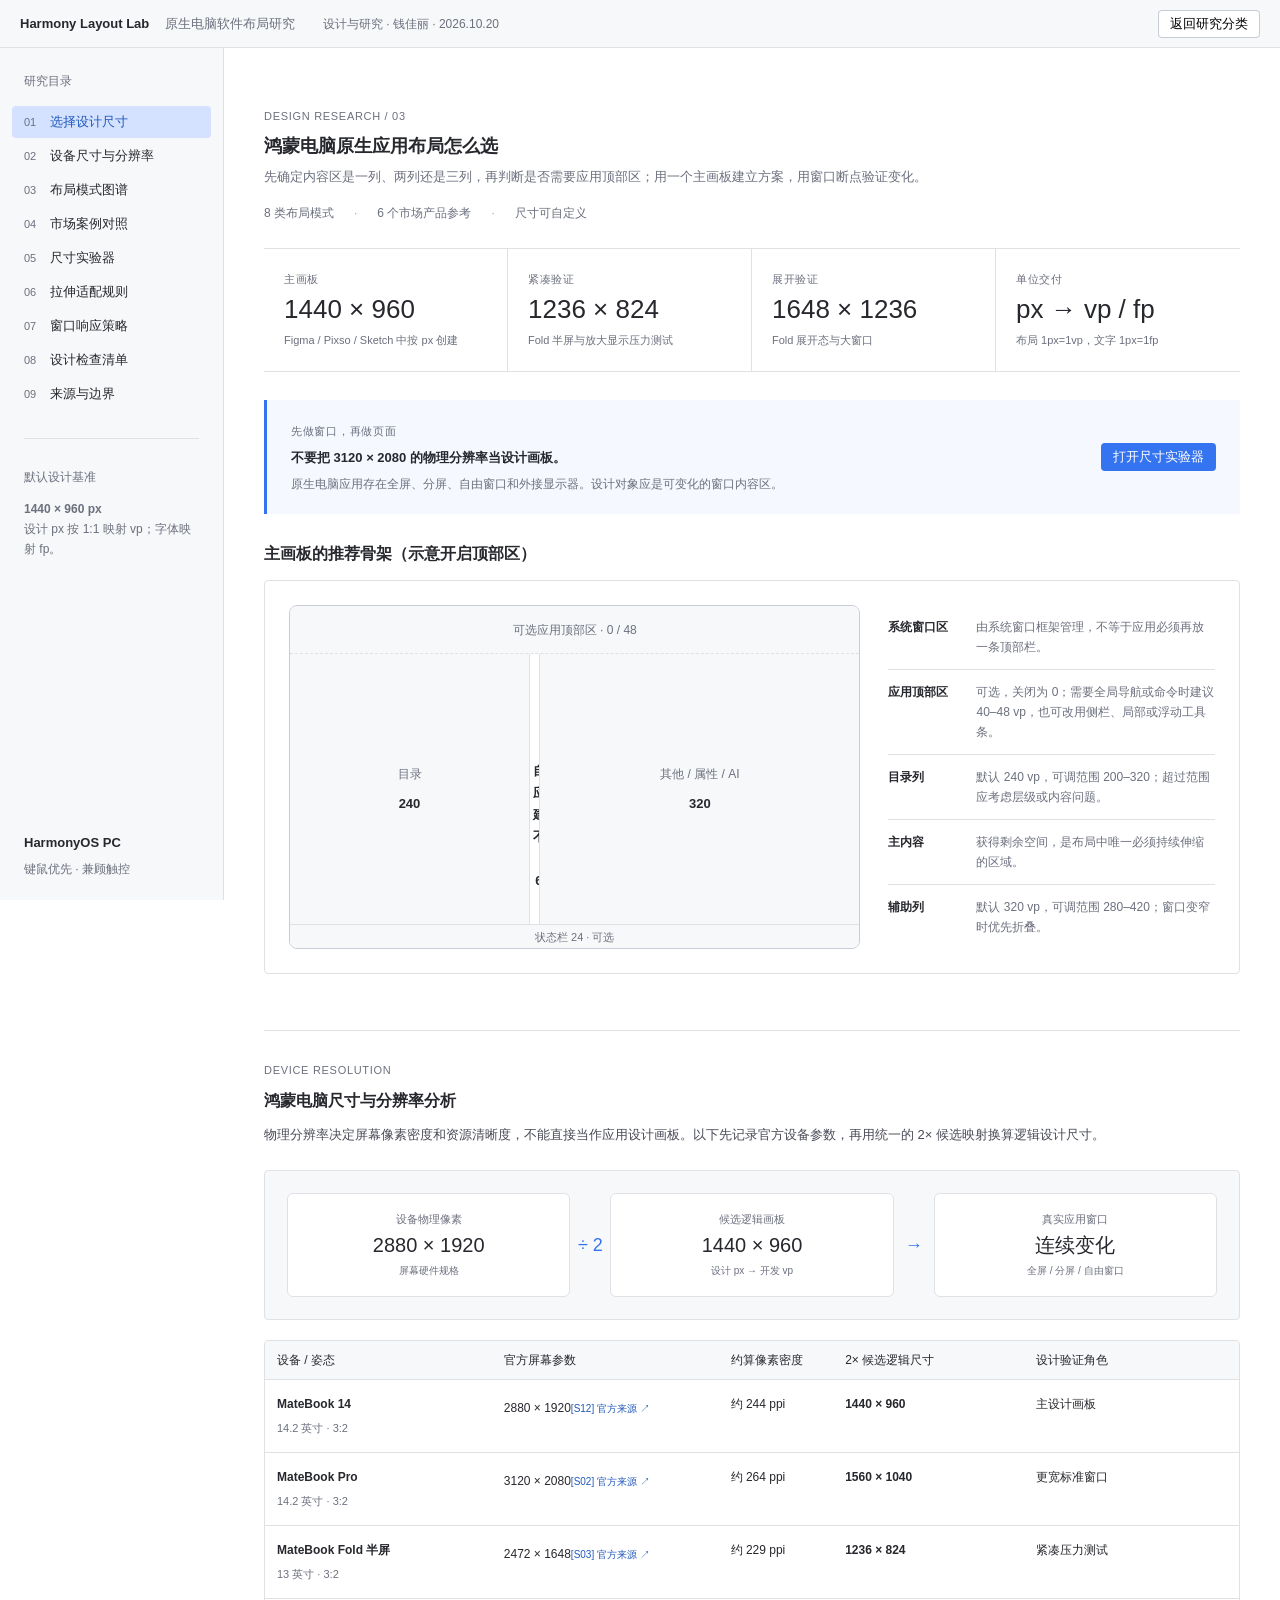
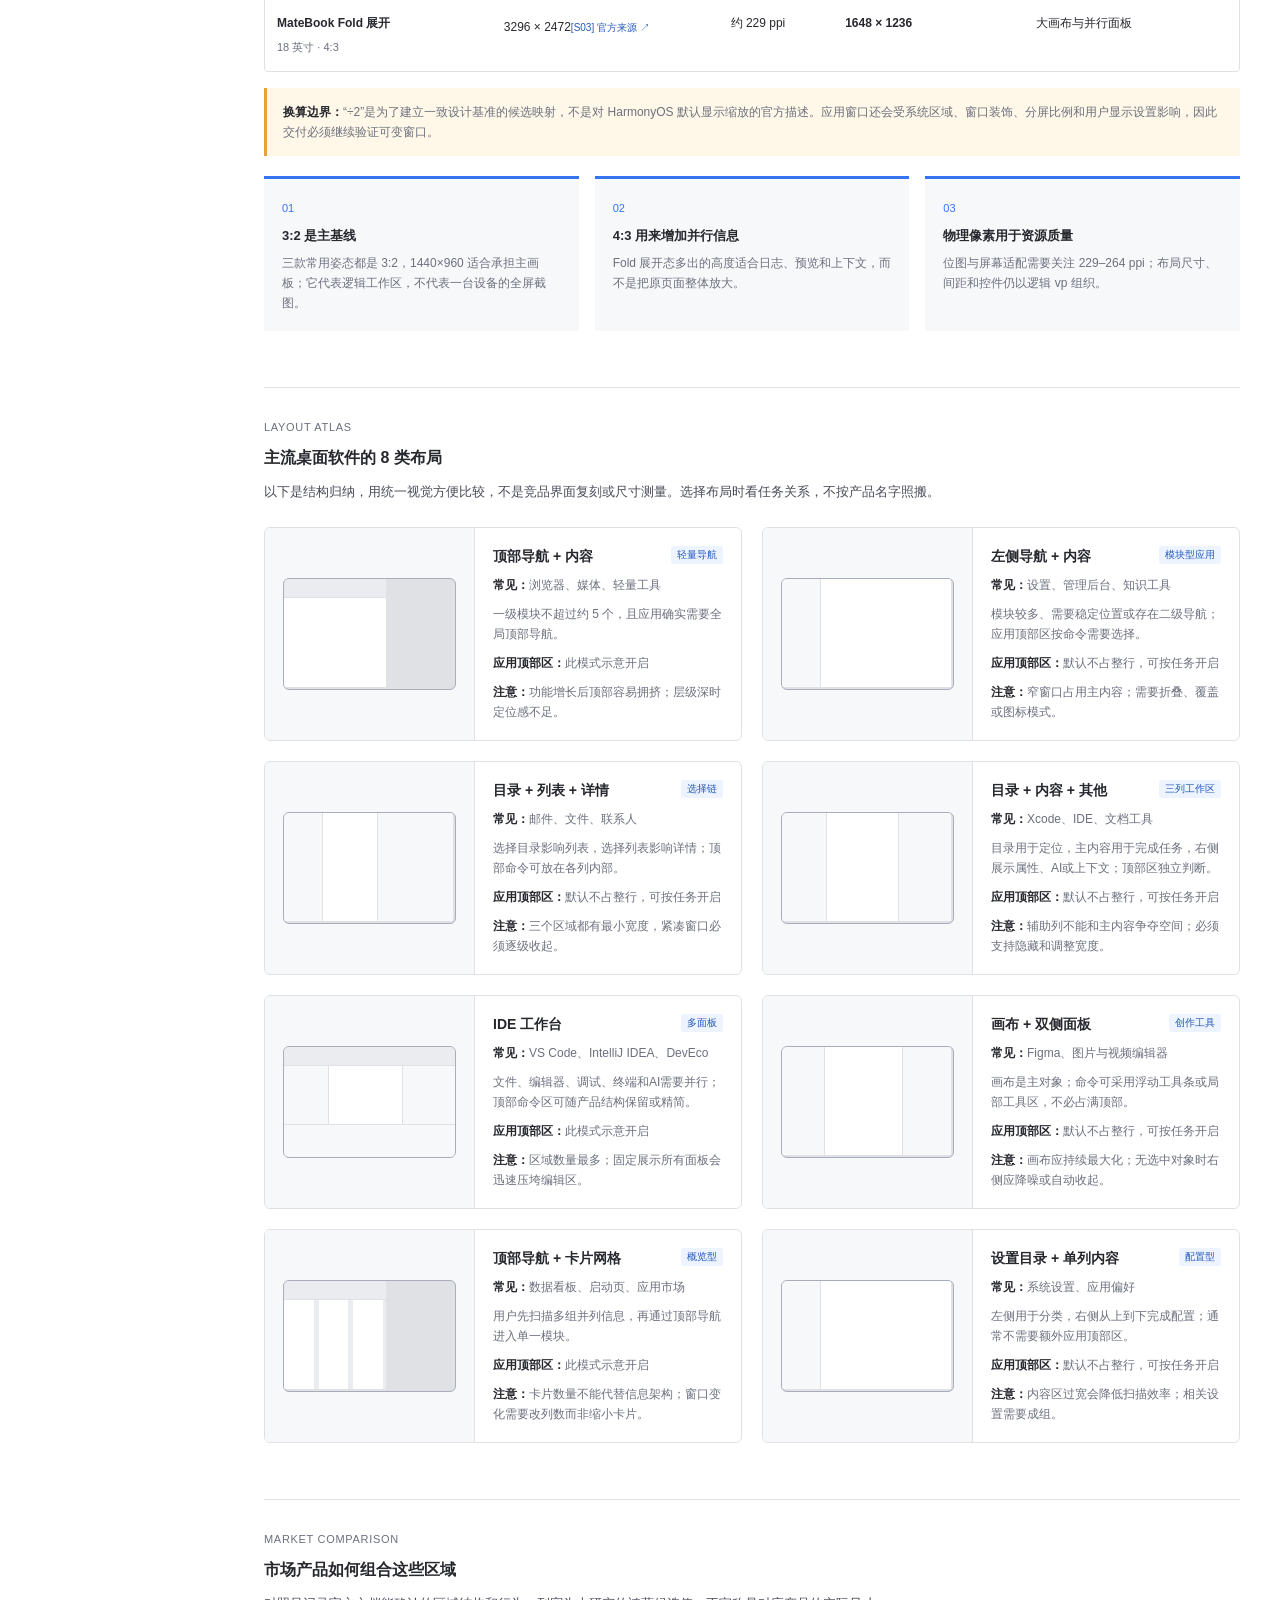
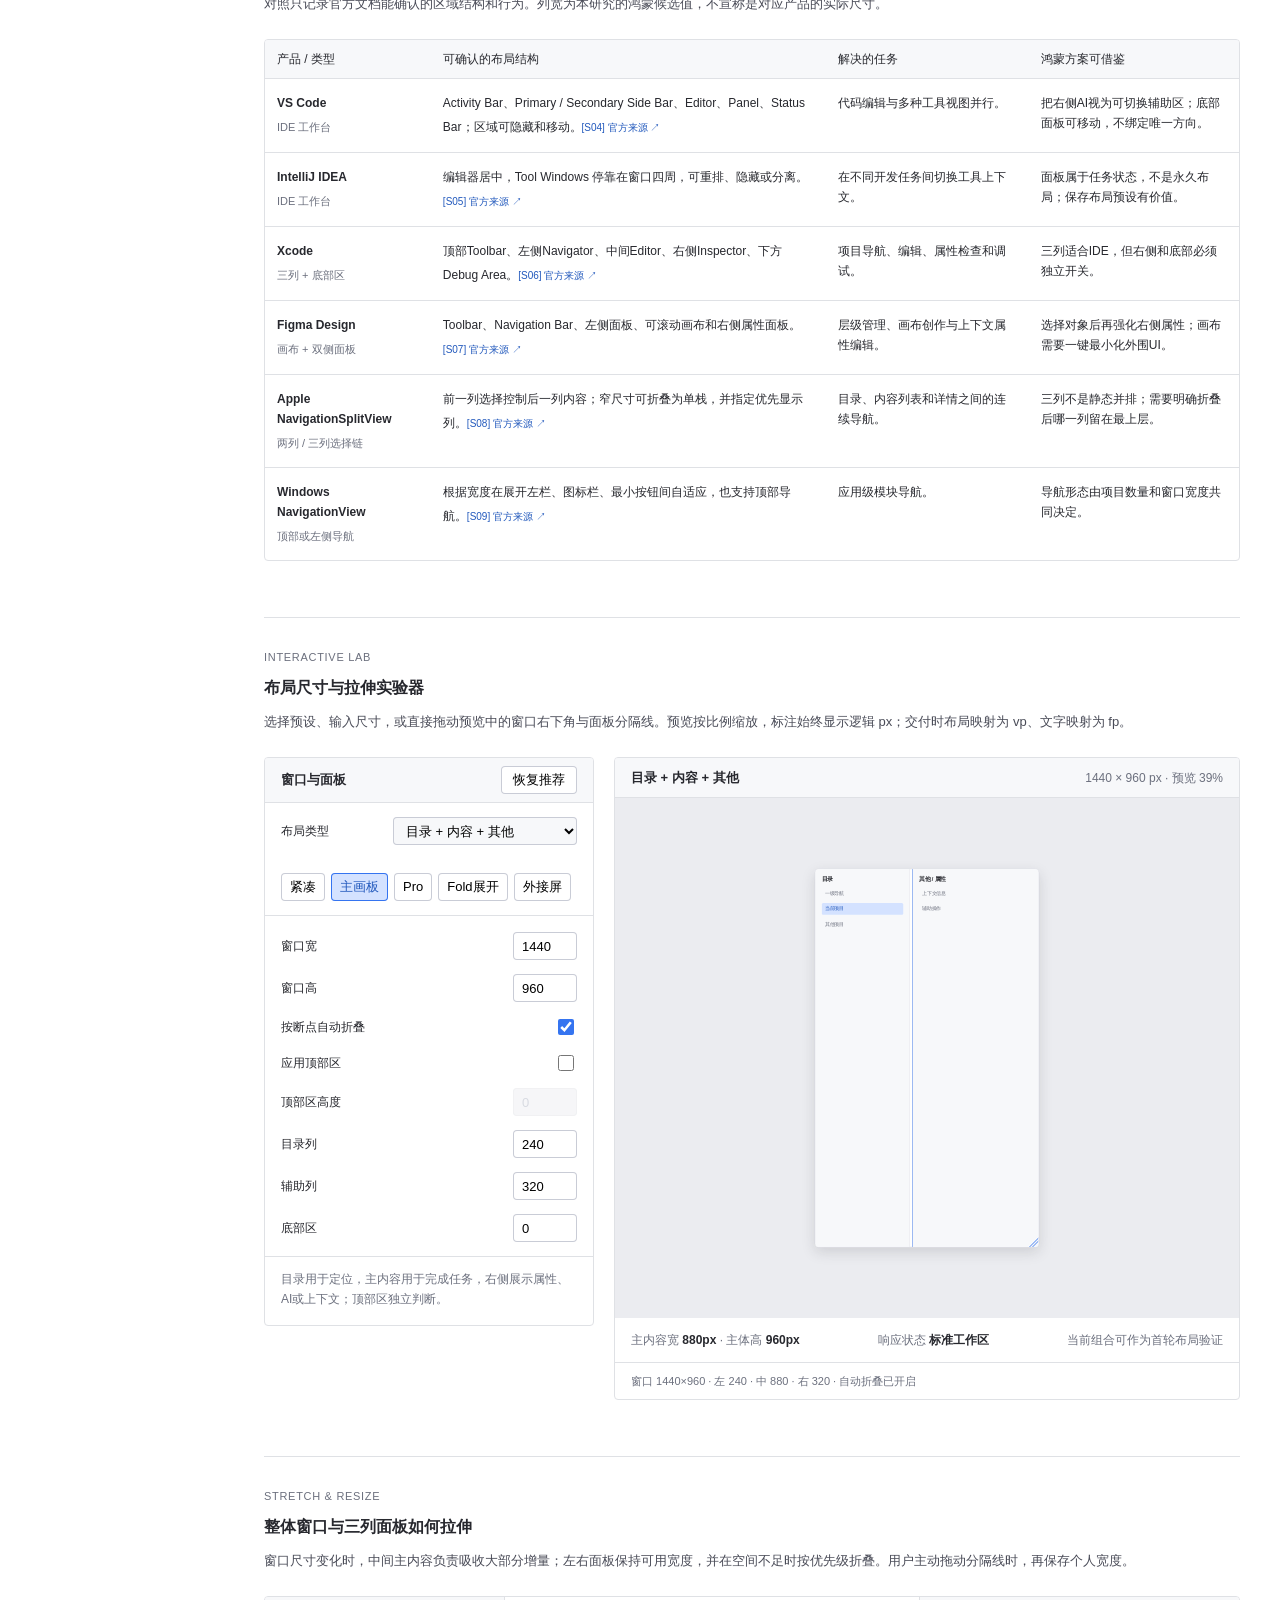
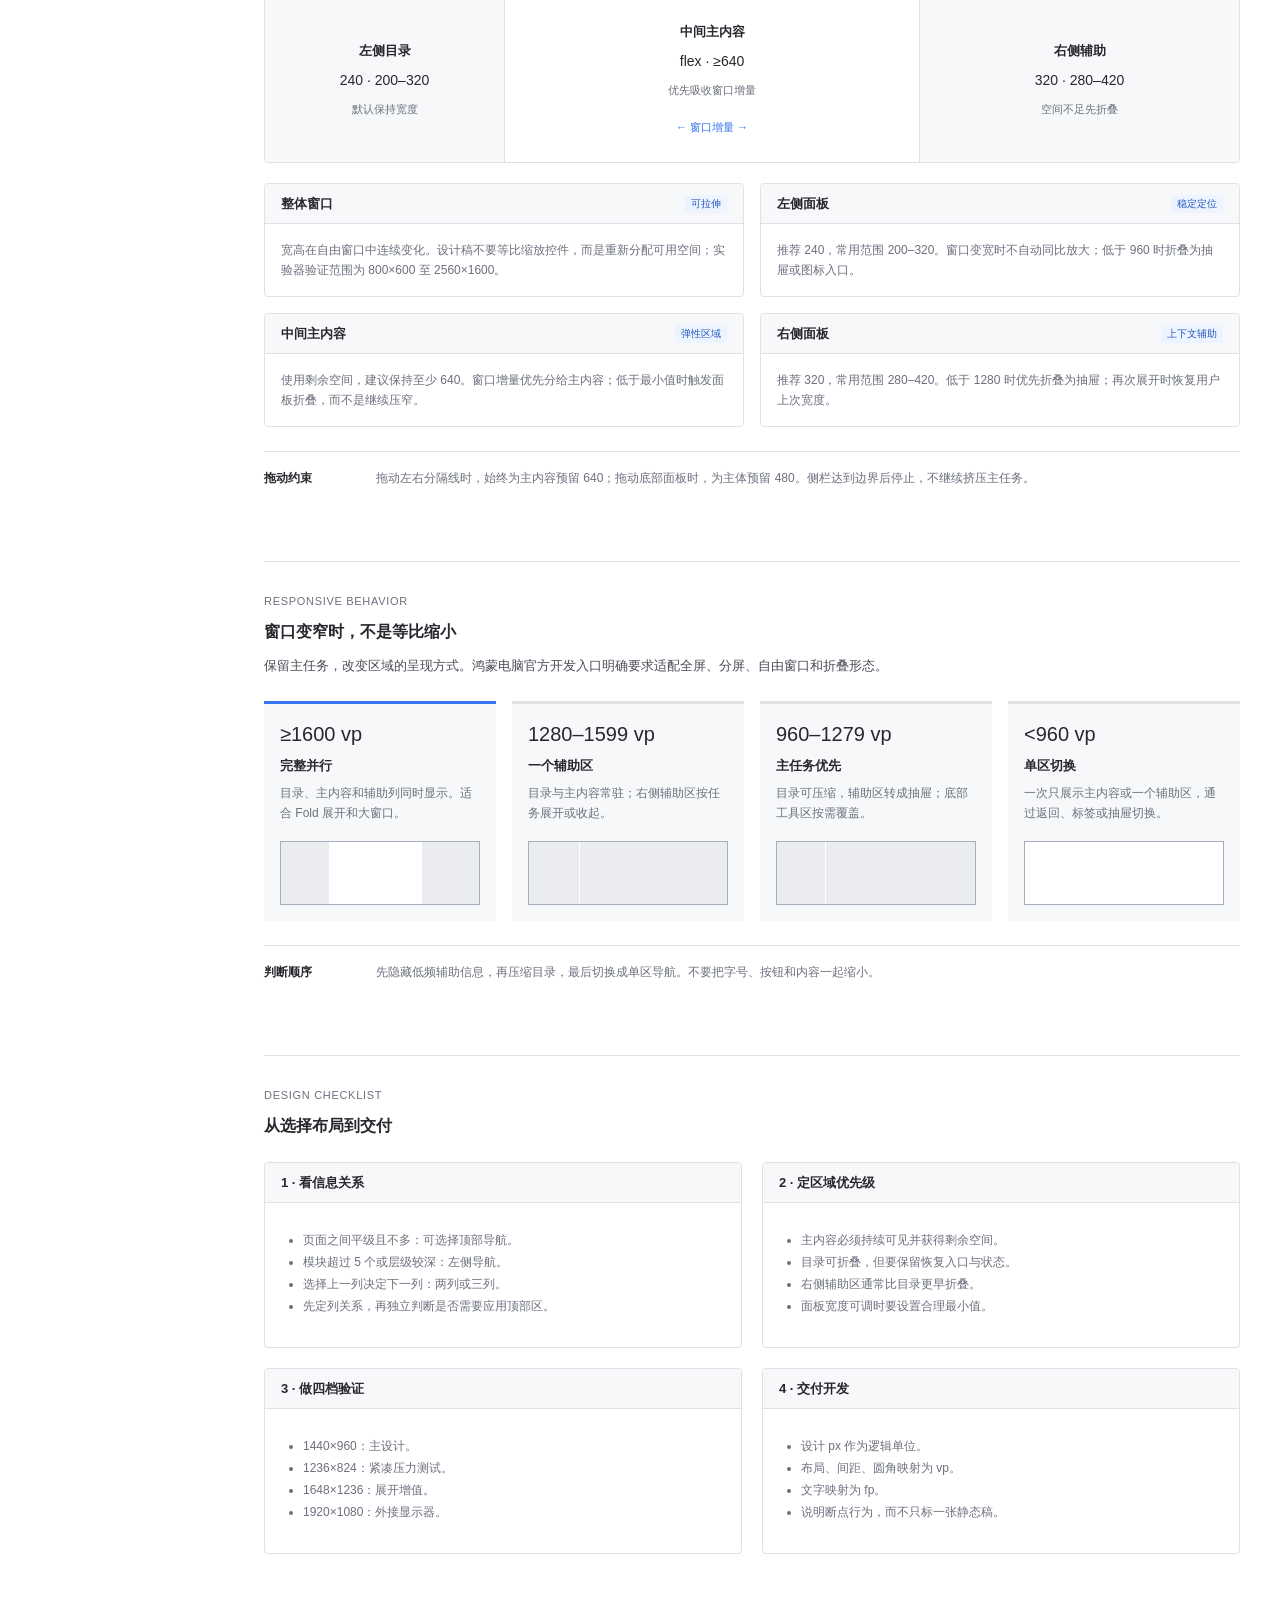
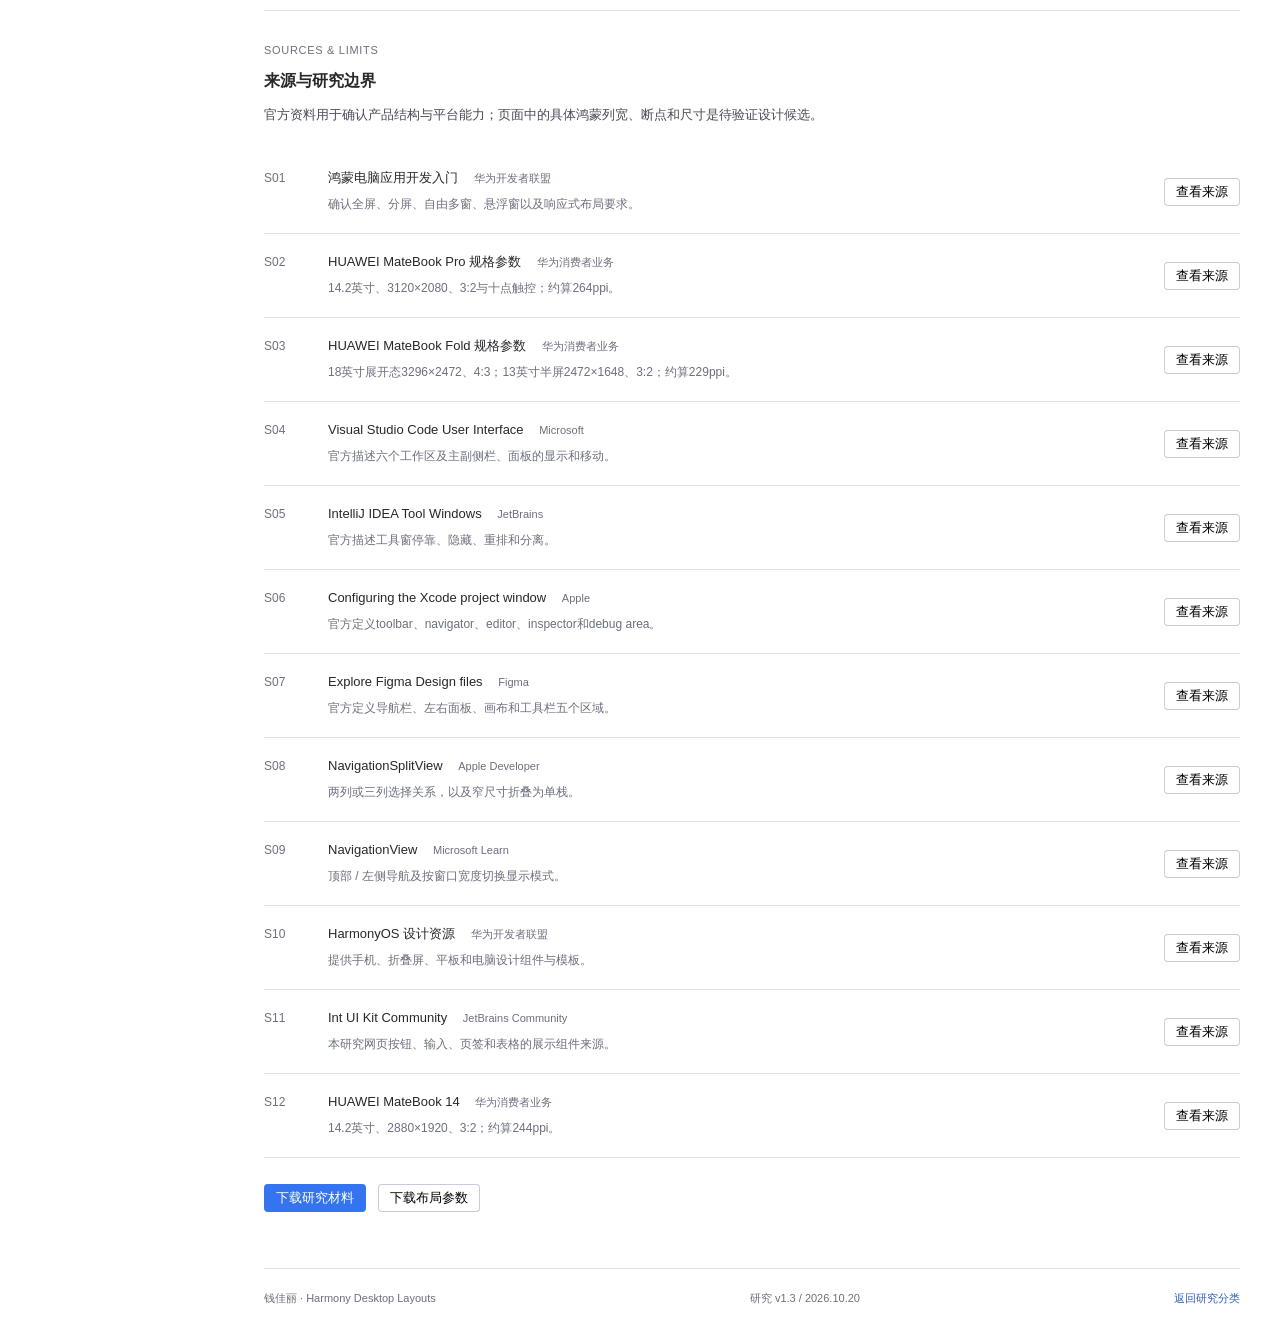
==== analysis/harmony-desktop-layouts/index.html @ 53802505 "Add HarmonyOS PC IDE research materials" ====
<!doctype html>
<html lang="zh-CN">
<head>
  <meta charset="utf-8">
  <meta name="viewport" content="width=device-width,initial-scale=1">
  <title>鸿蒙电脑原生应用布局研究 · 钱佳丽</title>
  <meta name="description" content="主流桌面软件布局模式、鸿蒙电脑窗口尺寸与可调布局实验。">
  <link rel="stylesheet" href="../ide-typography-components/styles.css">
  <link rel="stylesheet" href="styles.css">
</head>
<body>
  <a class="skip" href="#main">跳到正文</a>
  <header class="topbar">
    <div class="brand">Harmony Layout Lab <span>原生电脑软件布局研究</span></div>
    <div class="top-title">设计与研究 · 钱佳丽 · 2026.10.20</div>
    <a class="button" href="../../index.html#analysis">返回研究分类</a>
  </header>

  <div class="workspace">
    <aside class="sidebar" aria-label="章节导航">
      <p class="side-heading">研究目录</p>
      <nav>
        <a href="#overview" aria-current="page"><span>01</span>选择设计尺寸</a>
        <a href="#resolution"><span>02</span>设备尺寸与分辨率</a>
        <a href="#patterns"><span>03</span>布局模式图谱</a>
        <a href="#comparison"><span>04</span>市场案例对照</a>
        <a href="#lab"><span>05</span>尺寸实验器</a>
        <a href="#stretch"><span>06</span>拉伸适配规则</a>
        <a href="#responsive"><span>07</span>窗口响应策略</a>
        <a href="#guidelines"><span>08</span>设计检查清单</a>
        <a href="#sources"><span>09</span>来源与边界</a>
      </nav>
      <div class="side-block">
        <p class="side-heading">默认设计基准</p>
        <p><strong>1440 × 960 px</strong><br>设计 px 按 1:1 映射 vp；字体映射 fp。</p>
      </div>
      <div class="side-bottom"><strong>HarmonyOS PC</strong><span>键鼠优先 · 兼顾触控</span></div>
    </aside>

    <main id="main">
      <section id="overview" class="chapter">
        <div class="page-heading">
          <p class="eyebrow">DESIGN RESEARCH / 03</p>
          <h1>鸿蒙电脑原生应用布局怎么选</h1>
          <p>先确定内容区是一列、两列还是三列，再判断是否需要应用顶部区；用一个主画板建立方案，用窗口断点验证变化。</p>
        </div>
        <div class="metadata"><span>8 类布局模式</span><span>6 个市场产品参考</span><span>尺寸可自定义</span></div>

        <div class="hero-answer">
          <div><span class="kicker">主画板</span><strong>1440 × 960</strong><small>Figma / Pixso / Sketch 中按 px 创建</small></div>
          <div><span class="kicker">紧凑验证</span><strong>1236 × 824</strong><small>Fold 半屏与放大显示压力测试</small></div>
          <div><span class="kicker">展开验证</span><strong>1648 × 1236</strong><small>Fold 展开态与大窗口</small></div>
          <div><span class="kicker">单位交付</span><strong>px → vp / fp</strong><small>布局 1px=1vp，文字 1px=1fp</small></div>
        </div>

        <div class="recommendation">
          <div><span class="kicker">先做窗口，再做页面</span><h3>不要把 3120 × 2080 的物理分辨率当设计画板。</h3><p>原生电脑应用存在全屏、分屏、自由窗口和外接显示器。设计对象应是可变化的窗口内容区。</p></div>
          <a class="button primary" href="#lab">打开尺寸实验器</a>
        </div>

        <h2 class="subheading">主画板的推荐骨架（示意开启顶部区）</h2>
        <div class="base-anatomy sheet" aria-label="1440乘960布局尺寸示意，应用顶部区可选">
          <div class="mini-window anatomy-window">
            <div class="mini-top">可选应用顶部区 · 0 / 48</div>
            <div class="mini-body">
              <div class="mini-nav">目录<br><b>240</b></div>
              <div class="mini-main">主内容<br><b>自适应，建议不小于 640</b></div>
              <div class="mini-side">其他 / 属性 / AI<br><b>320</b></div>
            </div>
            <div class="mini-status">状态栏 24 · 可选</div>
          </div>
          <div class="base-notes">
            <p><strong>系统窗口区</strong><span>由系统窗口框架管理，不等于应用必须再放一条顶部栏。</span></p>
            <p><strong>应用顶部区</strong><span>可选，关闭为 0；需要全局导航或命令时建议 40–48 vp，也可改用侧栏、局部或浮动工具条。</span></p>
            <p><strong>目录列</strong><span>默认 240 vp，可调范围 200–320；超过范围应考虑层级或内容问题。</span></p>
            <p><strong>主内容</strong><span>获得剩余空间，是布局中唯一必须持续伸缩的区域。</span></p>
            <p><strong>辅助列</strong><span>默认 320 vp，可调范围 280–420；窗口变窄时优先折叠。</span></p>
          </div>
        </div>
      </section>

      <section id="resolution" class="chapter">
        <div class="section-intro"><span class="kicker">DEVICE RESOLUTION</span><h2>鸿蒙电脑尺寸与分辨率分析</h2><p>物理分辨率决定屏幕像素密度和资源清晰度，不能直接当作应用设计画板。以下先记录官方设备参数，再用统一的 2× 候选映射换算逻辑设计尺寸。</p></div>
        <div class="resolution-flow sheet" aria-label="从物理分辨率到应用窗口的换算关系">
          <div><span>设备物理像素</span><strong>2880 × 1920</strong><small>屏幕硬件规格</small></div><i>÷ 2</i><div><span>候选逻辑画板</span><strong>1440 × 960</strong><small>设计 px → 开发 vp</small></div><i>→</i><div><span>真实应用窗口</span><strong>连续变化</strong><small>全屏 / 分屏 / 自由窗口</small></div>
        </div>
        <div class="table-scroll">
          <table class="research-table resolution-table">
            <thead><tr><th>设备 / 姿态</th><th>官方屏幕参数</th><th>约算像素密度</th><th>2× 候选逻辑尺寸</th><th>设计验证角色</th></tr></thead>
            <tbody>
              <tr><td><strong>MateBook 14</strong><span class="evidence">14.2 英寸 · 3:2</span></td><td>2880 × 1920<a class="source-pill" href="https://consumer.huawei.com/cn/harmonyos-computer/matebook-14-harmonyos-version/" target="_blank" rel="noreferrer">[S12] 官方来源 ↗</a></td><td>约 244 ppi</td><td><strong>1440 × 960</strong></td><td>主设计画板</td></tr>
              <tr><td><strong>MateBook Pro</strong><span class="evidence">14.2 英寸 · 3:2</span></td><td>3120 × 2080<a class="source-pill" href="https://consumer.huawei.com/cn/harmonyos-computer/matebook-pro/specs/" target="_blank" rel="noreferrer">[S02] 官方来源 ↗</a></td><td>约 264 ppi</td><td><strong>1560 × 1040</strong></td><td>更宽标准窗口</td></tr>
              <tr><td><strong>MateBook Fold 半屏</strong><span class="evidence">13 英寸 · 3:2</span></td><td>2472 × 1648<a class="source-pill" href="https://consumer.huawei.com/cn/harmonyos-computer/matebook-fold-ultimate-design/specs/" target="_blank" rel="noreferrer">[S03] 官方来源 ↗</a></td><td>约 229 ppi</td><td><strong>1236 × 824</strong></td><td>紧凑压力测试</td></tr>
              <tr><td><strong>MateBook Fold 展开</strong><span class="evidence">18 英寸 · 4:3</span></td><td>3296 × 2472<a class="source-pill" href="https://consumer.huawei.com/cn/harmonyos-computer/matebook-fold-ultimate-design/specs/" target="_blank" rel="noreferrer">[S03] 官方来源 ↗</a></td><td>约 229 ppi</td><td><strong>1648 × 1236</strong></td><td>大画布与并行面板</td></tr>
            </tbody>
          </table>
        </div>
        <p class="resolution-caveat"><strong>换算边界：</strong>“÷2”是为了建立一致设计基准的候选映射，不是对 HarmonyOS 默认显示缩放的官方描述。应用窗口还会受系统区域、窗口装饰、分屏比例和用户显示设置影响，因此交付必须继续验证可变窗口。</p>
        <div class="resolution-findings">
          <article><span>01</span><h3>3:2 是主基线</h3><p>三款常用姿态都是 3:2，1440×960 适合承担主画板；它代表逻辑工作区，不代表一台设备的全屏截图。</p></article>
          <article><span>02</span><h3>4:3 用来增加并行信息</h3><p>Fold 展开态多出的高度适合日志、预览和上下文，而不是把原页面整体放大。</p></article>
          <article><span>03</span><h3>物理像素用于资源质量</h3><p>位图与屏幕适配需要关注 229–264 ppi；布局尺寸、间距和控件仍以逻辑 vp 组织。</p></article>
        </div>
      </section>

      <section id="patterns" class="chapter">
        <div class="section-intro"><span class="kicker">LAYOUT ATLAS</span><h2>主流桌面软件的 8 类布局</h2><p>以下是结构归纳，用统一视觉方便比较，不是竞品界面复刻或尺寸测量。选择布局时看任务关系，不按产品名字照搬。</p></div>
        <div id="patternGrid" class="pattern-grid"></div>
      </section>

      <section id="comparison" class="chapter">
        <div class="section-intro"><span class="kicker">MARKET COMPARISON</span><h2>市场产品如何组合这些区域</h2><p>对照只记录官方文档能确认的区域结构和行为。列宽为本研究的鸿蒙候选值，不宣称是对应产品的实际尺寸。</p></div>
        <div class="table-scroll">
          <table class="research-table layout-table">
            <thead><tr><th>产品 / 类型</th><th>可确认的布局结构</th><th>解决的任务</th><th>鸿蒙方案可借鉴</th></tr></thead>
            <tbody id="comparisonRows"></tbody>
          </table>
        </div>
      </section>

      <section id="lab" class="chapter">
        <div class="section-intro"><span class="kicker">INTERACTIVE LAB</span><h2>布局尺寸与拉伸实验器</h2><p>选择预设、输入尺寸，或直接拖动预览中的窗口右下角与面板分隔线。预览按比例缩放，标注始终显示逻辑 px；交付时布局映射为 vp、文字映射为 fp。</p></div>
        <div class="lab-shell">
          <form class="lab-controls sheet" id="layoutForm">
            <div class="sheet-head"><strong>窗口与面板</strong><button class="button" type="button" id="resetLayout">恢复推荐</button></div>
            <label>布局类型<select class="input" id="layoutType"></select></label>
            <div class="preset-row" id="presetButtons"></div>
            <div class="control-grid">
              <label>窗口宽<input class="input short" id="windowWidth" type="number" min="800" max="2560" step="4"></label>
              <label>窗口高<input class="input short" id="windowHeight" type="number" min="600" max="1600" step="4"></label>
              <label class="toggle-row">按断点自动折叠<input id="autoAdapt" type="checkbox" checked aria-label="窗口变窄时按断点自动折叠辅助面板"></label>
              <label class="toggle-row">应用顶部区<input id="topEnabled" type="checkbox" aria-label="显示应用级导航或命令区"></label>
              <label>顶部区高度<input class="input short" id="topHeight" type="number" min="0" max="96" step="4"></label>
              <label>目录列<input class="input short" id="leftWidth" type="number" min="0" max="480" step="4"></label>
              <label>辅助列<input class="input short" id="rightWidth" type="number" min="0" max="560" step="4"></label>
              <label>底部区<input class="input short" id="bottomHeight" type="number" min="0" max="480" step="4"></label>
            </div>
            <p class="caption" id="labRule"></p>
          </form>
          <div class="lab-preview sheet">
            <div class="sheet-head"><strong id="previewTitle">三列工作区</strong><span id="previewSize" class="muted"></span></div>
            <div class="stage" id="layoutStage">
              <div class="layout-frame" id="layoutFrame">
                <div class="lf-top"><span>应用标题</span><i>搜索</i><i>操作</i></div>
                <div class="lf-left"><strong>目录</strong><span>一级导航</span><span class="selected">当前项目</span><span>其他项目</span></div>
                <div class="lf-main"><strong>主内容</strong><div class="content-lines"><i></i><i></i><i></i><i></i></div></div>
                <div class="lf-right"><strong>其他 / 属性</strong><span>上下文信息</span><span>辅助操作</span></div>
                <div class="lf-bottom"><strong>底部区域</strong><span>日志、终端或时间线</span></div>
                <button class="resize-handle resize-left" type="button" data-resize="left" aria-label="拖动调整目录列宽度" title="拖动调整目录列"></button>
                <button class="resize-handle resize-right" type="button" data-resize="right" aria-label="拖动调整辅助列宽度" title="拖动调整辅助列"></button>
                <button class="resize-handle resize-bottom" type="button" data-resize="bottom" aria-label="拖动调整底部区域高度" title="拖动调整底部区域"></button>
                <button class="resize-window" type="button" data-resize="window" aria-label="拖动调整整个窗口尺寸" title="拖动调整窗口宽高"></button>
              </div>
            </div>
            <div class="layout-result" id="layoutResult"></div>
            <p class="resize-help" id="resizeStatus" aria-live="polite">拖动蓝色分隔线调整面板；拖动窗口右下角调整整体尺寸。</p>
          </div>
        </div>
      </section>

      <section id="stretch" class="chapter">
        <div class="section-intro"><span class="kicker">STRETCH & RESIZE</span><h2>整体窗口与三列面板如何拉伸</h2><p>窗口尺寸变化时，中间主内容负责吸收大部分增量；左右面板保持可用宽度，并在空间不足时按优先级折叠。用户主动拖动分隔线时，再保存个人宽度。</p></div>
        <div class="stretch-demo sheet" aria-label="左中右面板拉伸关系">
          <div class="stretch-left"><strong>左侧目录</strong><span>240 · 200–320</span><small>默认保持宽度</small></div>
          <div class="stretch-main"><strong>中间主内容</strong><span>flex · ≥640</span><small>优先吸收窗口增量</small></div>
          <div class="stretch-right"><strong>右侧辅助</strong><span>320 · 280–420</span><small>空间不足先折叠</small></div>
        </div>
        <div class="adapt-grid">
          <article class="sheet"><div class="sheet-head"><strong>整体窗口</strong><span class="tag">可拉伸</span></div><p>宽高在自由窗口中连续变化。设计稿不要等比缩放控件，而是重新分配可用空间；实验器验证范围为 800×600 至 2560×1600。</p></article>
          <article class="sheet"><div class="sheet-head"><strong>左侧面板</strong><span class="tag">稳定定位</span></div><p>推荐 240，常用范围 200–320。窗口变宽时不自动同比放大；低于 960 时折叠为抽屉或图标入口。</p></article>
          <article class="sheet"><div class="sheet-head"><strong>中间主内容</strong><span class="tag">弹性区域</span></div><p>使用剩余空间，建议保持至少 640。窗口增量优先分给主内容；低于最小值时触发面板折叠，而不是继续压窄。</p></article>
          <article class="sheet"><div class="sheet-head"><strong>右侧面板</strong><span class="tag">上下文辅助</span></div><p>推荐 320，常用范围 280–420。低于 1280 时优先折叠为抽屉；再次展开时恢复用户上次宽度。</p></article>
        </div>
        <div class="note"><strong>拖动约束</strong><span>拖动左右分隔线时，始终为主内容预留 640；拖动底部面板时，为主体预留 480。侧栏达到边界后停止，不继续挤压主任务。</span></div>
      </section>

      <section id="responsive" class="chapter">
        <div class="section-intro"><span class="kicker">RESPONSIVE BEHAVIOR</span><h2>窗口变窄时，不是等比缩小</h2><p>保留主任务，改变区域的呈现方式。鸿蒙电脑官方开发入口明确要求适配全屏、分屏、自由窗口和折叠形态。</p></div>
        <div class="responsive-flow">
          <article><b>≥1600 vp</b><h3>完整并行</h3><p>目录、主内容和辅助列同时显示。适合 Fold 展开和大窗口。</p><div class="flow-wire three"></div></article>
          <article><b>1280–1599 vp</b><h3>一个辅助区</h3><p>目录与主内容常驻；右侧辅助区按任务展开或收起。</p><div class="flow-wire two"></div></article>
          <article><b>960–1279 vp</b><h3>主任务优先</h3><p>目录可压缩，辅助区转成抽屉；底部工具区按需覆盖。</p><div class="flow-wire compact"></div></article>
          <article><b>&lt;960 vp</b><h3>单区切换</h3><p>一次只展示主内容或一个辅助区，通过返回、标签或抽屉切换。</p><div class="flow-wire single"></div></article>
        </div>
        <div class="note"><strong>判断顺序</strong><span>先隐藏低频辅助信息，再压缩目录，最后切换成单区导航。不要把字号、按钮和内容一起缩小。</span></div>
      </section>

      <section id="guidelines" class="chapter">
        <div class="section-intro"><span class="kicker">DESIGN CHECKLIST</span><h2>从选择布局到交付</h2></div>
        <div class="decision-grid">
          <article class="sheet"><div class="sheet-head"><strong>1 · 看信息关系</strong></div><ul><li>页面之间平级且不多：可选择顶部导航。</li><li>模块超过 5 个或层级较深：左侧导航。</li><li>选择上一列决定下一列：两列或三列。</li><li>先定列关系，再独立判断是否需要应用顶部区。</li></ul></article>
          <article class="sheet"><div class="sheet-head"><strong>2 · 定区域优先级</strong></div><ul><li>主内容必须持续可见并获得剩余空间。</li><li>目录可折叠，但要保留恢复入口与状态。</li><li>右侧辅助区通常比目录更早折叠。</li><li>面板宽度可调时要设置合理最小值。</li></ul></article>
          <article class="sheet"><div class="sheet-head"><strong>3 · 做四档验证</strong></div><ul><li>1440×960：主设计。</li><li>1236×824：紧凑压力测试。</li><li>1648×1236：展开增值。</li><li>1920×1080：外接显示器。</li></ul></article>
          <article class="sheet"><div class="sheet-head"><strong>4 · 交付开发</strong></div><ul><li>设计 px 作为逻辑单位。</li><li>布局、间距、圆角映射为 vp。</li><li>文字映射为 fp。</li><li>说明断点行为，而不只标一张静态稿。</li></ul></article>
        </div>
      </section>

      <section id="sources" class="chapter">
        <div class="section-intro"><span class="kicker">SOURCES & LIMITS</span><h2>来源与研究边界</h2><p>官方资料用于确认产品结构与平台能力；页面中的具体鸿蒙列宽、断点和尺寸是待验证设计候选。</p></div>
        <div id="sourceList"></div>
        <div class="downloads"><a class="button primary" href="RESEARCH.md" download>下载研究材料</a><a class="button" href="layout-tokens.json" download>下载布局参数</a></div>
      </section>

      <footer class="page-footer"><span>钱佳丽 · Harmony Desktop Layouts</span><span>研究 v1.3 / 2026.10.20</span><a href="../../index.html#analysis">返回研究分类</a></footer>
    </main>
  </div>
  <script src="data.js"></script>
  <script src="app.js"></script>
</body>
</html>
---- analysis/ide-typography-components/styles.css ----
@font-face{font-family:Inter;src:url('assets/InterVariable.woff2') format('woff2');font-weight:100 900;font-display:swap}
:root{color-scheme:light;--font:Inter,"PingFang SC","Microsoft YaHei",sans-serif;--ink:#27282e;--muted:#6c707e;--line:#dfe1e5;--surface:#f7f8fa;--fill:#ebecf0;--blue:#3574f0;--hover:#3369d6;--selection:#d4e2ff;--fs:13px;--lh:16px;--r:4px;--control:28px}
*{box-sizing:border-box}html{scroll-behavior:smooth;scroll-padding-top:60px}body{margin:0;background:#fff;color:var(--ink);font:400 13px/22px var(--font)}[hidden]{display:none!important}a{color:#315fbd;text-decoration:none}a:hover{text-decoration:underline}button,input{font-family:inherit}button,a,input{touch-action:manipulation}button{cursor:pointer}button:disabled{cursor:default}button:focus-visible,a:focus-visible,input:focus-visible,[tabindex]:focus-visible{outline:2px solid var(--blue);outline-offset:3px}h1,h2,h3,h4,p{margin:0}h1{font-size:18px;line-height:24px;font-weight:600}h2{font-size:16px;line-height:24px;font-weight:600}h3{font-size:13px;line-height:20px;font-weight:600}h4{font-size:13px;line-height:16px;font-weight:600}strong,b{font-weight:600}code{font-family:ui-monospace,SFMono-Regular,Consolas,monospace;font-size:12px}.muted{color:var(--muted);font-size:12px}.skip{position:fixed;top:-80px;left:16px;background:#fff;padding:10px;z-index:90}.skip:focus{top:8px}
.button{display:inline-flex;align-items:center;justify-content:center;height:28px;min-width:72px;padding:6px 12px;border:0;border-radius:4px;box-shadow:inset 0 0 0 1px #c9ccd6;background:#fff;color:#000;font:500 13px/16px var(--font);white-space:nowrap;text-decoration:none;flex-shrink:0}.button:hover{background:#f7f8fa;text-decoration:none}.button.primary{background:var(--blue);color:#fff;box-shadow:none}.button.primary:hover{background:var(--hover)}.button:active{filter:brightness(.96)}.button:disabled{background:#ebecf0;color:#a8adbd;box-shadow:none}.input{width:224px;height:28px;border:0;box-shadow:inset 0 0 0 1px #c9ccd6;border-radius:4px;background:#fff;color:#000;padding:6px 9px;font:500 13px/16px var(--font)}.input:focus{outline:none;box-shadow:inset 0 0 0 2px var(--blue)}.input:read-only{background:#f7f8fa}.input.short{width:64px}.check{min-height:32px;display:inline-flex;align-items:center;gap:8px;font:500 13px/16px var(--font);color:#000;cursor:pointer}.check input{appearance:none;width:16px;height:16px;flex:none;margin:0;border:1px solid #a8adbd;border-radius:3px;background:white}.check input:checked{border:0;background:transparent url('assets/checkbox-checked.svg') center / 16px 16px no-repeat}.check input:hover{outline:1px solid #3574f0;outline-offset:0}.button-slot,.input-slot{padding:6px 0;display:inline-flex;align-items:center;height:40px}.input-slot{width:224px}
.topbar{height:48px;position:sticky;top:0;z-index:10;background:var(--surface);border-bottom:1px solid var(--line);display:flex;align-items:center;gap:28px;padding:0 20px}.brand{font-weight:600;color:var(--ink);white-space:nowrap}.brand span{font-weight:400;color:var(--muted);margin-left:12px}.top-title{flex:1;color:var(--muted);font-size:12px}.workspace{display:grid;grid-template-columns:224px minmax(0,1fr);min-height:calc(100vh - 48px)}.sidebar{position:sticky;top:48px;height:calc(100vh - 48px);border-right:1px solid var(--line);background:var(--surface);padding:22px 12px 20px;display:flex;flex-direction:column}.side-heading{font-size:12px;color:var(--muted);padding:0 12px;margin:0 0 12px}.sidebar nav a{display:flex;gap:14px;align-items:center;height:32px;padding:0 12px;color:var(--ink);border-radius:4px;margin:2px 0}.sidebar nav a span{font-size:11px;color:var(--muted);font-variant-numeric:tabular-nums}.sidebar nav a:hover{background:var(--fill);text-decoration:none}.sidebar nav a[aria-current=page]{background:var(--selection);color:#2158bc}.side-block{border-top:1px solid var(--line);margin:26px 12px 0;padding-top:20px}.side-block .side-heading{padding:0}.side-block p{color:var(--muted);font-size:12px;line-height:20px;margin-top:8px}.side-bottom{margin-top:auto;padding:24px 12px 0;display:flex;flex-direction:column;gap:4px;font-size:12px;color:var(--muted)}.side-bottom strong{color:var(--ink);font-size:13px}.status-dot{margin-top:16px}.status-dot:before{content:'';display:inline-block;width:6px;height:6px;border-radius:50%;background:#369650;margin-right:8px}main{min-width:0;max-width:1480px;padding:32px 40px 0;width:100%;margin:0 auto}.eyebrow,.kicker{font-size:11px;line-height:16px;color:var(--muted);letter-spacing:.7px;font-weight:500}.page-heading h1{margin:10px 0 8px}.page-heading>p:not(.eyebrow){color:var(--muted)}.metadata{display:flex;gap:20px;margin:14px 0 24px;color:var(--muted);font-size:12px}.metadata span+span:before{content:'·';margin-right:20px;color:#a8adbd}.tabs{display:flex;height:41px;border-bottom:1px solid var(--line);gap:8px;overflow-x:auto;scrollbar-width:thin}.tabs button{position:relative;background:transparent;border:0;padding:12px 12px 13px;color:#000;font:500 13px/16px var(--font);white-space:nowrap;height:41px;flex-shrink:0}.tabs button[aria-selected=true]{padding-bottom:10px;border-bottom:3px solid transparent}.tabs button[aria-selected=true]:after{content:'';position:absolute;height:3px;border-radius:2px;background:var(--blue);bottom:-1px;left:0;right:0}.tabs button:hover{background:var(--surface)}.panel{padding-top:28px}.section-intro{max-width:900px;margin-bottom:24px}.section-intro h2{margin:8px 0 10px}.section-intro p{line-height:23px;color:#494b57}.ref{font-size:11px;margin-left:5px;white-space:nowrap}.metric-strip{display:grid;grid-template-columns:repeat(4,1fr);border-top:1px solid var(--line);border-bottom:1px solid var(--line);margin:26px 0 28px;background:var(--surface);padding:22px 0}.metric-strip>div{padding:0 24px;display:flex;flex-direction:column;gap:6px;border-right:1px solid var(--line)}.metric-strip>div:last-child{border:0}.metric-strip b{font-size:30px;line-height:36px;font-weight:500;font-variant-numeric:tabular-nums;letter-spacing:-1px}.metric-strip b span{font-size:12px;margin-left:6px;font-weight:400;color:var(--muted);letter-spacing:0}.metric-strip small{font-size:11px;line-height:16px;color:var(--muted)}.split{display:grid;grid-template-columns:1.12fr 1fr;gap:20px;margin:20px 0}.sheet{border:1px solid var(--line);border-radius:4px;overflow:hidden;min-width:0;background:white}.sheet-head{min-height:40px;padding:8px 16px;background:var(--surface);border-bottom:1px solid var(--line);display:flex;align-items:center;justify-content:space-between;gap:12px}.sheet-head .check{min-height:24px}.sheet-head .check span{font-size:12px;color:var(--muted)}.anatomy-stage{height:160px;display:flex;align-items:center;justify-content:center;background-image:linear-gradient(#f7f8fa 1px,transparent 1px),linear-gradient(90deg,#f7f8fa 1px,transparent 1px);background-size:16px 16px}.measure-wrapper{position:relative}.measure-wrapper .button{min-width:110px}.show-bounds .button-slot{outline:1px dashed #818594;background:#ebecf0}.show-bounds .linebox{outline:1px dashed #fff}.dimension{position:absolute;font-size:11px;line-height:16px;white-space:nowrap;color:var(--muted)}.dimension.outer{left:0;top:-27px}.dimension.inner{left:126px;top:12px;color:#3574f0}.dimension.text{left:0;bottom:-28px}.anatomy-stage:not(.show-bounds) .dimension{visibility:hidden}.anatomy-formula{display:flex;gap:16px;margin:4px 16px 10px;align-items:center}.anatomy-formula code{padding:4px 8px;background:var(--surface);white-space:nowrap}.anatomy-formula span{font-size:12px;color:var(--muted);line-height:19px}.caption{font-size:12px;line-height:20px;color:var(--muted)}.sheet>.caption{padding:10px 16px 14px}.decisions ol{padding:16px 22px 8px 40px;margin:0}.decisions li{padding-left:4px;margin-bottom:12px}.decisions li::marker{color:#818594;font-size:12px}.decisions li p{font-size:12px;line-height:20px;color:var(--muted);margin-top:4px}.recommendation{padding:20px 24px;display:flex;align-items:center;justify-content:space-between;gap:24px;border-left:3px solid var(--blue);background:#f5f8ff;margin:28px 0 20px}.recommendation h3{margin:6px 0}.recommendation p{color:var(--muted);font-size:12px}.note{display:flex;gap:20px;padding:16px 0;border-top:1px solid var(--line);margin-top:24px;font-size:12px;line-height:21px;color:var(--muted)}.note strong{color:var(--ink);min-width:92px}.toolbar{display:flex;align-items:center;gap:12px;margin:18px 0 14px;flex-wrap:wrap}.toolbar>a:first-of-type:last-of-type{margin-left:auto}.table-scroll{overflow-x:auto;border:1px solid var(--line);border-radius:4px}table{border-collapse:collapse;width:100%;text-align:left}.research-table{min-width:800px;font-size:12px;line-height:20px}.research-table caption{text-align:left;padding:10px 12px;color:var(--muted);border-bottom:1px solid var(--line)}th{font-weight:500}.research-table th{background:var(--surface);padding:9px 12px;border-bottom:1px solid var(--line);white-space:nowrap}.research-table td{padding:14px 12px;vertical-align:top;border-bottom:1px solid var(--line)}.research-table tr:last-child td{border-bottom:0}.research-table td:first-child{min-width:152px}.research-table td strong{display:block}.evidence{display:block;font-size:11px;color:var(--muted);margin-top:4px}.product-details{display:grid;grid-template-columns:1fr 1fr;gap:0 28px;margin:12px 0}.product-detail{border-bottom:1px solid var(--line);padding:14px 0}.product-detail summary{cursor:pointer;font-weight:500}.product-detail p{font-size:12px;color:var(--muted);padding-top:8px;line-height:21px}.product-detail .source-links{margin-top:8px}.source-links a{font-size:11px;margin-right:10px}.subheading{margin:28px 0 14px}.subheading .muted{font-weight:400;margin-left:12px}.three-col{display:grid;grid-template-columns:repeat(3,1fr);gap:28px}.three-col article{border-top:2px solid var(--line);padding-top:14px}.three-col p{font-size:12px;line-height:21px;color:var(--muted);margin-top:8px}.component-gallery{display:grid;grid-template-columns:1fr 1fr;gap:20px}.specimen{display:flex;align-items:center;gap:12px;flex-wrap:wrap;padding:20px 16px;min-height:106px}.sample-tabs{margin:24px 16px 8px;gap:0}.sample-table{font:500 13px/16px var(--font);margin-top:12px}.sample-table th,.sample-table td{padding:0 8px;height:24px;border-bottom:1px solid #ebecf0}.sample-table th{background:#f7f8fa}.research-table.compact td{padding:10px 12px}.lab-grid{display:grid;grid-template-columns:250px minmax(0,1fr);gap:20px}.controls{padding-bottom:16px}.controls>label:not(.check){display:flex;align-items:center;justify-content:space-between;margin:16px;font-size:12px}.controls .input{width:72px}.controls>.check{margin:0 16px}.controls>p{padding:0 16px 12px}.live-surface{--demo-font:13px;--demo-line:16px;--demo-row:24px;--demo-control:28px;--demo-radius:4px}.live-toolbar{padding:16px;display:flex;gap:12px;background:#fff}.live-control{font-size:var(--demo-font);line-height:var(--demo-line);height:var(--demo-control);border-radius:var(--demo-radius)}.live-toolbar .input{width:min(260px,70%)}.live-list{box-sizing:content-box;height:336px;overflow:auto;border-top:1px solid var(--line);border-bottom:1px solid var(--line)}.live-row{height:var(--demo-row);display:flex;align-items:center;padding:0 12px;font-size:var(--demo-font);line-height:var(--demo-line);gap:12px}.live-row:nth-child(2n){background:#f7f8fa}.live-row.selected{background:#d4e2ff}.live-row>span:last-child{overflow:hidden;text-overflow:ellipsis;white-space:nowrap}.row-no{font-size:11px;line-height:16px;font-variant-numeric:tabular-nums;color:var(--muted);width:20px;flex:none}.live-surface.bound-lines .live-row>span:last-child{outline:1px dashed #818594;background:#d4e2ff55}.live-summary{display:flex;justify-content:space-between;gap:12px;padding:12px 16px;color:var(--muted);font-size:12px}.radius-samples{display:flex;gap:28px;padding:24px 20px 8px}.radius-samples>div{display:flex;flex-direction:column;align-items:center;gap:10px;font-size:12px;color:var(--muted)}.prose{padding:16px}.prose p{margin-bottom:12px;font-size:12px;line-height:21px}.dialog-stage{background:#ebecf0;border:1px solid var(--line);border-radius:4px;padding:32px;overflow-x:auto;margin:18px 0 12px}.ij-dialog{width:883px;height:495px;position:relative;border:.5px solid #ebecf0;background:#f7f8fa;border-radius:8px;box-shadow:0 8px 40px #0000004d;overflow:hidden;margin:0 auto;font:500 13px/16px var(--font);color:#000;flex-shrink:0}.dialog-header{height:33px;position:relative;border-bottom:1px solid #ebecf0;display:flex;align-items:center;justify-content:center}.dialog-header>img{position:absolute;top:10px;left:10px}.dialog-header strong{font-size:13px;line-height:16px;font-weight:600}.dialog-body{display:grid;grid-template-columns:212px 1fr;height:404px}.settings-nav{padding:22px 12px;border-right:1px solid #dfe1e5;display:flex;flex-direction:column;gap:4px;background:#f7f8fa}.settings-nav strong{font-size:12px;padding:6px}.settings-nav span{height:24px;padding:4px 6px 4px 16px;white-space:nowrap}.settings-nav .selected{background:#d4e2ff;border-radius:4px}.settings-content{padding:22px 28px;background:#fff}.settings-content h3{margin-bottom:12px}.settings-row{display:flex;gap:20px;align-items:center;margin:6px 0 10px}.settings-row label{display:flex;gap:12px;align-items:center}.settings-row .input:not(.short){width:224px}.settings-content .caption{margin:4px 0 20px}.settings-preview{border:1px solid #dfe1e5;margin:10px 0 8px;padding:4px 0;--set-font:13px;--set-line:16px;--set-row:24px}.settings-preview>div{height:var(--set-row);display:flex;align-items:center;font-size:var(--set-font);line-height:var(--set-line);padding:0 8px;white-space:nowrap;overflow:hidden}.settings-preview>div:nth-child(2){background:#d4e2ff}.settings-values{font-size:12px;line-height:16px;color:#6c707e}.dialog-footer{height:57px;position:absolute;bottom:0;left:0;right:0;display:flex;align-items:center;justify-content:space-between;padding:0 20px;background:#f7f8fa}.dialog-footer .divider{position:absolute;top:0;left:0}.dialog-actions{display:flex;gap:12px}.help-link{display:flex;width:24px;height:24px}.source-item{padding:18px 0;border-bottom:1px solid var(--line);display:grid;grid-template-columns:48px minmax(0,1fr);gap:12px}.source-code{font:500 12px/20px var(--font);color:var(--muted)}.source-item h3{font-weight:500}.source-item p{font-size:12px;line-height:21px;color:var(--muted);margin-top:6px}.source-item h3 small{font-size:11px;color:var(--muted);font-weight:400;margin-left:12px}.validation-list{padding-left:20px;color:var(--muted);font-size:12px;line-height:22px}.validation-list li{margin-bottom:10px}.validation-list strong{color:var(--ink)}.downloads{display:flex;gap:12px;flex-wrap:wrap;margin:26px 0}.page-footer{margin-top:40px;border-top:1px solid var(--line);display:flex;gap:24px;justify-content:space-between;padding:18px 0;color:var(--muted);font-size:11px}.toast{position:fixed;bottom:24px;left:50%;transform:translateX(-50%);z-index:100;background:#27282e;color:#fff;padding:10px 20px;border-radius:4px;font-size:12px;box-shadow:0 4px 12px #0002;max-width:90vw}.method{margin-bottom:20px}dialog{border:0;padding:0;background:transparent;max-width:calc(100vw - 32px);max-height:calc(100vh - 32px);overflow:auto;color:var(--ink)}dialog::backdrop{background:#27282e66}.modal-exit{background:#f7f8fa;padding:12px;text-align:right;border-radius:0 0 8px 8px}dialog .ij-dialog{box-shadow:none}dialog .ij-dialog{margin:0}dialog .dialog-stage{margin:0}
@media(min-width:1600px){main{padding-left:56px;padding-right:56px}}@media(max-width:1200px){main{padding:28px 24px 0}.workspace{grid-template-columns:196px minmax(0,1fr)}.sidebar nav a{gap:10px}.metric-strip>div{padding:0 16px}.split{grid-template-columns:1fr 1fr}.anatomy-stage{justify-content:flex-start;padding-left:50px}.anatomy-formula{flex-direction:column;align-items:flex-start;gap:8px}.sheet-head{flex-wrap:wrap}.dialog-stage{padding:24px}.three-col{gap:20px}.live-summary{flex-wrap:wrap}}@media(max-width:900px){.workspace{grid-template-columns:1fr}.sidebar{display:none}.top-title{display:none}.topbar{justify-content:space-between}.component-gallery,.split{grid-template-columns:1fr 1fr}.page-footer{flex-wrap:wrap}.anatomy-stage{padding-left:28px}.lab-grid{grid-template-columns:220px minmax(0,1fr)}}@media(max-width:640px){main{padding:22px 16px 0}.topbar{padding:0 12px;gap:10px}.brand span{display:none}.metadata{gap:8px;flex-wrap:wrap}.metadata span+span:before{margin-right:8px}.metric-strip{grid-template-columns:1fr 1fr;gap:20px}.metric-strip>div:nth-child(2){border:0}.metric-strip b{font-size:26px}.split,.component-gallery,.lab-grid,.three-col,.product-details{grid-template-columns:1fr}.recommendation{flex-direction:column;align-items:flex-start;padding:16px}.note{flex-direction:column;gap:8px}.tabs{gap:0}.tabs button{padding-left:10px;padding-right:10px}.sheet-head{padding:8px 12px}.dialog-stage{padding:20px;}.toolbar>a:first-of-type:last-of-type{margin-left:0}.source-item{grid-template-columns:36px minmax(0,1fr)}.source-item h3 small{display:block;margin:4px 0}.page-footer{gap:8px 16px}.controls>label:not(.check){display:inline-flex;width:calc(50% - 34px);gap:8px}.controls .input{width:64px}.radius-samples{justify-content:space-between;gap:8px}}@media(prefers-reduced-motion:reduce){html{scroll-behavior:auto}}@media print{.sidebar,.topbar,.tabs,.toolbar,.page-footer,.toast{display:none!important}.workspace{display:block}main{padding:0}.panel[hidden]{display:block!important}.panel{break-before:page}.panel#overview{break-before:auto}.dialog-stage{overflow:visible;transform-origin:left top}.research-table{min-width:0}.sheet{break-inside:avoid}}

.component-gallery .button-slot,.component-gallery .input-slot{outline:1px dashed #dfe1e5}.type-ladder{border-top:1px solid var(--line);margin:26px 0}.type-ladder>div{display:grid;grid-template-columns:140px minmax(0,1fr) 170px;align-items:center;gap:20px;min-height:56px;border-bottom:1px solid var(--line);padding:12px}.type-ladder span:first-child,.type-ladder small{font-size:12px;line-height:20px;color:var(--muted)}@media(max-width:640px){.type-ladder>div{grid-template-columns:100px minmax(0,1fr);gap:8px}.type-ladder small{grid-column:2}}

.input:disabled{background:#ebecf0;color:#a8adbd;box-shadow:inset 0 0 0 1px #dfe1e5}

/* v2: HarmonyOS PC proposal. IJ source samples above remain unchanged. */
.live-surface,.harmony-proposal,.hit-demo{font-family:"HarmonyOS Sans SC",Inter,sans-serif}
.live-toolbar{gap:var(--demo-gap,8px)}.live-input-hit{display:flex;padding:var(--hit-pad,0px);min-height:var(--demo-hit,32px);cursor:text;align-items:center}.live-input-hit .input{width:min(280px,100%);font-family:"HarmonyOS Sans SC",sans-serif}.live-button-hit{border:0;background:transparent;padding:var(--hit-pad,0px);min-height:var(--demo-hit,32px);min-width:72px;display:flex;align-items:center;justify-content:center;border-radius:8px}.live-button-hit .live-control{font-family:"HarmonyOS Sans SC",sans-serif;pointer-events:none}.live-row{font-weight:400}.radius-samples .button{height:32px;font:400 14px/20px "HarmonyOS Sans SC",sans-serif}
.hit-demo{padding:24px 20px;display:flex;align-items:center;gap:20px}.hit-demo-button{width:112px;height:48px;flex:none;padding:8px;background:#d4e2ff55;outline:1px dashed #3574f0;border:0;border-radius:8px}.hit-demo-button span{display:flex;height:32px;align-items:center;justify-content:center;background:#3574f0;border-radius:6px;color:white;font:400 14px/20px "HarmonyOS Sans SC",sans-serif}.hit-demo p{font-size:12px;line-height:20px;color:#6c707e;margin-top:6px}.harmony-proposal{border-radius:12px;font:400 14px/20px "HarmonyOS Sans SC",sans-serif}.harmony-proposal .dialog-header{height:36px}.harmony-proposal .dialog-header strong{font:500 14px/20px "HarmonyOS Sans SC",sans-serif}.harmony-proposal .dialog-body{height:394px}.harmony-proposal .dialog-footer{height:64px}.harmony-proposal .settings-content{overflow:auto;padding:20px 24px}.harmony-proposal .settings-nav{font-size:14px;line-height:20px}.harmony-proposal .settings-nav span{height:28px}.harmony-proposal .button,.harmony-proposal .input{height:32px;border-radius:6px;font:400 14px/20px "HarmonyOS Sans SC",sans-serif}.harmony-proposal .check{font:400 14px/20px "HarmonyOS Sans SC",sans-serif;min-height:36px}.harmony-proposal .dialog-actions{gap:8px}.harmony-proposal .settings-preview{--set-font:14px;--set-line:20px;--set-row:28px}.harmony-proposal .settings-content h3{font-size:16px;line-height:24px;margin-bottom:8px}.harmony-proposal .settings-row{gap:16px}.harmony-proposal .settings-content .caption{margin-bottom:12px}.harmony-proposal .settings-values{line-height:18px}.harmony-proposal .settings-preview>div{font-weight:400}.live-summary{flex-wrap:wrap}
@media(max-width:640px){.hit-demo{flex-direction:column;align-items:flex-start}.radius-samples{flex-wrap:wrap}.live-toolbar{padding:12px}.live-input-hit{min-width:0;flex:1}.live-input-hit .input{width:100%}}
---- analysis/harmony-desktop-layouts/styles.css ----
:root{--layout-blue:#3574f0;--layout-soft:#f5f8ff;--layout-line:#dfe1e5;--layout-bg:#f7f8fa;--layout-ink:#27282e;--layout-muted:#6c707e}html{scroll-padding-top:64px}body{font-family:"HarmonyOS Sans SC",Inter,sans-serif}.chapter{padding-top:28px;margin-bottom:56px}.chapter+ .chapter{border-top:1px solid var(--layout-line)}.hero-answer{display:grid;grid-template-columns:repeat(4,1fr);border-top:1px solid var(--layout-line);border-bottom:1px solid var(--layout-line);background:white;margin:24px 0 28px}.hero-answer>div{padding:22px 20px;border-right:1px solid var(--layout-line);display:flex;flex-direction:column;gap:6px}.hero-answer>div:last-child{border:0}.hero-answer strong{font-size:26px;line-height:32px;font-weight:500;font-variant-numeric:tabular-nums}.hero-answer small{font-size:11px;line-height:18px;color:var(--layout-muted)}.base-anatomy{display:grid;grid-template-columns:minmax(0,1.4fr) minmax(300px,.8fr);padding:24px;gap:28px}.mini-window{border:1px solid #c9ccd6;border-radius:8px;overflow:hidden;min-height:330px;background:#fff;display:flex;flex-direction:column}.mini-top{height:48px;background:#f7f8fa;border-bottom:1px solid var(--layout-line);display:flex;align-items:center;justify-content:center;font-size:12px}.mini-body{display:grid;grid-template-columns:240px minmax(0,1fr) 320px;flex:1}.mini-body>div{display:flex;align-items:center;justify-content:center;text-align:center;flex-direction:column;gap:8px;font-size:12px;color:var(--layout-muted);padding:16px}.mini-body b{font-size:13px;color:var(--layout-ink)}.mini-nav{background:#f7f8fa;border-right:1px solid var(--layout-line)}.mini-main{background:#fff}.mini-side{background:#f7f8fa;border-left:1px solid var(--layout-line)}.mini-status{height:24px;background:#f7f8fa;border-top:1px solid var(--layout-line);display:flex;align-items:center;justify-content:center;font-size:11px;color:var(--layout-muted)}.base-notes{display:flex;flex-direction:column;justify-content:center}.base-notes p{display:grid;grid-template-columns:76px 1fr;gap:12px;padding:12px 0;border-bottom:1px solid var(--layout-line);font-size:12px;line-height:20px}.base-notes p:last-child{border:0}.base-notes span{color:var(--layout-muted)}.pattern-grid{display:grid;grid-template-columns:repeat(2,minmax(0,1fr));gap:20px}.pattern-card{border:1px solid var(--layout-line);border-radius:6px;background:white;overflow:hidden;display:grid;grid-template-columns:210px minmax(0,1fr);min-height:196px}.pattern-visual{padding:18px;background:#f7f8fa;border-right:1px solid var(--layout-line);display:flex;align-items:center}.pattern-copy{padding:18px}.pattern-copy header{display:flex;gap:10px;align-items:flex-start;justify-content:space-between}.pattern-copy h3{font-size:14px;line-height:20px}.pattern-copy .tag{font-size:10px;line-height:16px;color:#2158bc;background:#edf3ff;border-radius:3px;padding:1px 6px;white-space:nowrap}.pattern-copy p{font-size:12px;line-height:20px;color:var(--layout-muted);margin-top:9px}.pattern-copy p strong{color:var(--layout-ink)}.wire{width:100%;aspect-ratio:1.55;border:1px solid #a8adbd;border-radius:6px;display:grid;overflow:hidden;background:white;gap:1px;background-color:#dfe1e5}.wire>*{background:white;min-width:0}.wire .wtop{grid-area:top;background:#ebecf0}.wire .wleft{grid-area:left;background:#f7f8fa}.wire .wmain{grid-area:main}.wire .wright{grid-area:right;background:#f7f8fa}.wire .wbottom{grid-area:bottom;background:#f7f8fa}.wire[data-layout=top]{grid-template:"top top top" 18px "main main main" 1fr}.wire[data-layout=left]{grid-template:"top top top" 18px "left main main" 1fr/38px 1fr 1fr}.wire[data-layout=list]{grid-template:"top top top" 18px "left main right" 1fr/38px 54px 1fr}.wire[data-layout=three]{grid-template:"top top top" 18px "left main right" 1fr/44px 1fr 52px}.wire[data-layout=workbench]{grid-template:"top top top" 18px "left main right" 1fr "bottom bottom bottom" 32px/44px 1fr 52px}.wire[data-layout=canvas]{grid-template:"top top top" 18px "left main right" 1fr/42px 1fr 48px}.wire[data-layout=dashboard]{grid-template:"top top top" 18px "main main main" 1fr}.wire[data-layout=dashboard] .wmain{background:repeating-linear-gradient(90deg,#fff 0,#fff 29%,#ebecf0 29%,#ebecf0 34%)}.wire[data-layout=settings]{grid-template:"top top top" 18px "left main main" 1fr/48px 1fr 1fr}.layout-table td:nth-child(1){min-width:160px}.layout-table td:nth-child(2){min-width:260px}.layout-table td:nth-child(3){min-width:180px}.source-pill{display:inline-block;font-size:10px;color:#2158bc;margin-top:5px}.lab-shell{display:grid;grid-template-columns:330px minmax(0,1fr);gap:20px}.lab-controls{height:max-content}.lab-controls label{display:flex;align-items:center;justify-content:space-between;gap:16px;margin:14px 16px;font-size:12px}.lab-controls select.input{width:184px}.preset-row{display:flex;flex-wrap:wrap;gap:6px;padding:14px 16px 4px}.preset-row .button{min-width:auto;height:28px;padding:0 9px}.preset-row .button[aria-pressed=true]{background:#d4e2ff;box-shadow:inset 0 0 0 1px #3574f0;color:#2158bc}.control-grid{border-top:1px solid var(--layout-line);margin-top:10px;padding-top:2px}.lab-controls>.caption{padding:12px 16px 16px;border-top:1px solid var(--layout-line)}.lab-preview{min-width:0}.stage{height:520px;background:#ebecf0;display:flex;align-items:center;justify-content:center;padding:28px;overflow:hidden}.layout-frame{--ww:1440;--wh:960;--th:48;--lw:240;--rw:320;--bh:0;width:calc(var(--ww)*1px);height:calc(var(--wh)*1px);transform-origin:center;display:grid;grid-template-columns:calc(var(--lw)*1px) minmax(0,1fr) calc(var(--rw)*1px);grid-template-rows:calc(var(--th)*1px) minmax(0,1fr) calc(var(--bh)*1px);grid-template-areas:"top top top" "left main right" "bottom bottom bottom";background:white;border:1px solid #c9ccd6;border-radius:10px;overflow:hidden;box-shadow:0 12px 36px #27282e26;font-size:14px;line-height:20px}.layout-frame>div{min-width:0;padding:16px}.lf-top{grid-area:top;background:#f7f8fa;border-bottom:1px solid var(--layout-line);display:flex;align-items:center;gap:16px;padding-top:0!important;padding-bottom:0!important}.lf-top span{font-weight:500;margin-right:auto}.lf-top i{font-style:normal;font-size:12px;color:var(--layout-muted)}.lf-left{grid-area:left;background:#f7f8fa;border-right:1px solid var(--layout-line);display:flex;flex-direction:column;gap:10px}.lf-left span,.lf-right span{padding:5px 8px;font-size:12px;color:var(--layout-muted);white-space:nowrap;overflow:hidden;text-overflow:ellipsis}.lf-left .selected{background:#d4e2ff;color:#2158bc;border-radius:4px}.lf-main{grid-area:main}.lf-right{grid-area:right;background:#f7f8fa;border-left:1px solid var(--layout-line);display:flex;flex-direction:column;gap:10px}.lf-bottom{grid-area:bottom;background:#f7f8fa;border-top:1px solid var(--layout-line);display:flex;gap:20px;align-items:flex-start}.lf-bottom span{font-size:12px;color:var(--layout-muted)}.content-lines{margin-top:22px;display:flex;flex-direction:column;gap:16px}.content-lines i{height:12px;border-radius:3px;background:#ebecf0}.content-lines i:nth-child(1){width:55%;height:24px}.content-lines i:nth-child(2){width:92%}.content-lines i:nth-child(3){width:85%}.content-lines i:nth-child(4){width:70%}.layout-frame[data-layout=top]{--lw:0!important;--rw:0!important}.layout-frame[data-layout=left],.layout-frame[data-layout=settings]{--rw:0!important}.layout-frame[data-layout=list] .lf-main{background:#f7f8fa;border-right:1px solid var(--layout-line)}.layout-frame[data-layout=list] .lf-right{background:white}.layout-frame[data-layout=dashboard]{--lw:0!important;--rw:0!important}.layout-frame[data-layout=dashboard] .content-lines{display:grid;grid-template-columns:repeat(3,1fr);gap:16px}.layout-frame[data-layout=dashboard] .content-lines i{width:auto;height:120px;border:1px solid var(--layout-line);background:#f7f8fa}.layout-frame[data-layout=canvas] .lf-main{background-image:linear-gradient(#f7f8fa 1px,transparent 1px),linear-gradient(90deg,#f7f8fa 1px,transparent 1px);background-size:24px 24px}.layout-frame[data-layout=settings] .lf-main{max-width:1000px}.layout-result{padding:12px 16px;display:flex;gap:20px;justify-content:space-between;flex-wrap:wrap;font-size:12px;line-height:20px;color:var(--layout-muted)}.layout-result strong{color:var(--layout-ink)}.layout-result .warn{color:#b04a3b}.responsive-flow{display:grid;grid-template-columns:repeat(4,1fr);gap:16px}.responsive-flow article{border-top:3px solid var(--layout-line);padding:16px;background:#f7f8fa;min-height:220px}.responsive-flow article:first-child{border-color:#3574f0}.responsive-flow article>b{font-size:20px;line-height:28px;font-weight:500}.responsive-flow h3{margin-top:8px}.responsive-flow p{font-size:12px;line-height:20px;color:var(--layout-muted);margin:7px 0 18px}.flow-wire{height:64px;border:1px solid #a8adbd;background:white;display:grid;gap:1px}.flow-wire:before,.flow-wire:after{content:"";background:#ebecf0}.flow-wire.three{grid-template-columns:24% 1fr 29%}.flow-wire.three:before{grid-column:1}.flow-wire.three:after{grid-column:3}.flow-wire.two{grid-template-columns:25% 1fr}.flow-wire.compact{grid-template-columns:48px 1fr}.flow-wire.single{display:block;background:white}.decision-grid{display:grid;grid-template-columns:1fr 1fr;gap:20px}.decision-grid ul{padding:14px 18px 18px 38px;font-size:12px;line-height:22px;color:var(--layout-muted)}.source-item{grid-template-columns:52px minmax(0,1fr) auto}.source-item>a{align-self:center}.chapter .recommendation{font-family:"HarmonyOS Sans SC",sans-serif}.chapter .recommendation p{line-height:20px}.chapter .button,.chapter .input{font-family:"HarmonyOS Sans SC",sans-serif}
@media(max-width:1180px){.hero-answer{grid-template-columns:1fr 1fr}.hero-answer>div:nth-child(2){border-right:0}.base-anatomy{grid-template-columns:1fr}.pattern-card{grid-template-columns:170px minmax(0,1fr)}.lab-shell{grid-template-columns:280px minmax(0,1fr)}.responsive-flow{grid-template-columns:1fr 1fr}.mini-body{grid-template-columns:200px minmax(0,1fr) 280px}}
@media(max-width:900px){.hero-answer{grid-template-columns:1fr 1fr}.pattern-grid{grid-template-columns:1fr}.lab-shell{grid-template-columns:1fr}.lab-controls{display:grid;grid-template-columns:1fr 1fr}.lab-controls .sheet-head,.lab-controls .preset-row,.lab-controls .caption{grid-column:1/-1}.control-grid{display:grid;grid-template-columns:1fr 1fr;grid-column:1/-1}.mini-body{grid-template-columns:180px minmax(0,1fr) 220px}}
@media(max-width:640px){.hero-answer{grid-template-columns:1fr}.hero-answer>div{border-right:0;border-bottom:1px solid var(--layout-line)}.base-anatomy{padding:14px}.mini-body{grid-template-columns:96px minmax(0,1fr)}.mini-side{display:none}.pattern-card{grid-template-columns:1fr}.pattern-visual{border-right:0;border-bottom:1px solid var(--layout-line)}.wire{max-width:240px;margin:auto}.lab-controls{display:block}.control-grid{display:block}.stage{height:400px;padding:14px}.responsive-flow,.decision-grid{grid-template-columns:1fr}.source-item{grid-template-columns:36px minmax(0,1fr)}.source-item>a{grid-column:2}.hero-answer strong{font-size:22px}.recommendation{align-items:flex-start}}

/* 应用顶部区是独立可选维度，不由内容列数决定。 */
.mini-top{border-bottom-style:dashed;color:var(--layout-muted)}
.wire.no-app-top .wtop{display:none}
.wire.no-app-top[data-layout=left],.wire.no-app-top[data-layout=settings]{grid-template:"left main main" 1fr/38px 1fr 1fr}
.wire.no-app-top[data-layout=list]{grid-template:"left main right" 1fr/38px 54px 1fr}
.wire.no-app-top[data-layout=three]{grid-template:"left main right" 1fr/44px 1fr 52px}
.wire.no-app-top[data-layout=canvas]{grid-template:"left main right" 1fr/42px 1fr 48px}
.toggle-row input{width:16px;height:16px;accent-color:var(--layout-blue)}
.control-grid input:disabled{opacity:.45;cursor:not-allowed}
.layout-frame [hidden]{display:none!important}

.layout-frame{position:relative}
.resize-handle,.resize-window{position:absolute;z-index:8;border:0;border-radius:0;padding:0;background:transparent;opacity:.45;transition:opacity .15s,background-color .15s}
.resize-handle:hover,.resize-handle:focus-visible,.resize-window:hover,.resize-window:focus-visible{opacity:1;outline:0}
.resize-left,.resize-right{top:calc(var(--th)*1px);bottom:calc(var(--bh)*1px);width:12px;cursor:col-resize;background:linear-gradient(90deg,transparent 5px,var(--layout-blue) 5px,var(--layout-blue) 7px,transparent 7px)}
.resize-left{left:calc(var(--lw)*1px - 6px)}
.resize-right{right:calc(var(--rw)*1px - 6px)}
.resize-bottom{left:0;right:0;bottom:calc(var(--bh)*1px - 6px);height:12px;cursor:row-resize;background:linear-gradient(transparent 5px,var(--layout-blue) 5px,var(--layout-blue) 7px,transparent 7px)}
.resize-window{right:0;bottom:0;width:28px;height:28px;cursor:nwse-resize;background:linear-gradient(135deg,transparent 0,transparent 48%,#fff 48%,#fff 55%,var(--layout-blue) 55%,var(--layout-blue) 63%,transparent 63%,transparent 70%,var(--layout-blue) 70%,var(--layout-blue) 78%,transparent 78%)}
.resize-help{border-top:1px solid var(--layout-line);padding:9px 16px;font-size:11px;line-height:18px;color:var(--layout-muted)}
.stretch-demo{display:grid;grid-template-columns:240px minmax(0,1fr) 320px;min-height:160px;margin-bottom:20px;overflow:hidden}
.stretch-demo>div{display:flex;flex-direction:column;align-items:center;justify-content:center;gap:7px;padding:24px;text-align:center}
.stretch-demo span{font-size:14px;font-variant-numeric:tabular-nums}.stretch-demo small{font-size:11px;color:var(--layout-muted)}
.stretch-left,.stretch-right{background:#f7f8fa}.stretch-left{border-right:1px solid var(--layout-line)}.stretch-right{border-left:1px solid var(--layout-line)}
.stretch-main{background:#fff}.stretch-main:after{content:"← 窗口增量 →";margin-top:8px;color:var(--layout-blue);font-size:11px}
.adapt-grid{display:grid;grid-template-columns:repeat(2,minmax(0,1fr));gap:16px;margin-bottom:20px}
.adapt-grid article p{padding:16px;font-size:12px;line-height:20px;color:var(--layout-muted)}
.adapt-grid .tag{font-size:10px;line-height:16px;color:#2158bc;background:#edf3ff;border-radius:3px;padding:1px 6px}
@media(max-width:900px){.stretch-demo{grid-template-columns:180px minmax(0,1fr) 220px}}
@media(max-width:640px){.stretch-demo{grid-template-columns:88px minmax(0,1fr)}.stretch-right{display:none}.stretch-demo>div{padding:14px 8px}.adapt-grid{grid-template-columns:1fr}}

.resolution-flow{display:grid;grid-template-columns:1fr 40px 1fr 40px 1fr;align-items:center;padding:22px;margin-bottom:20px;background:#f7f8fa}
.resolution-flow>div{min-height:104px;display:flex;flex-direction:column;align-items:center;justify-content:center;text-align:center;background:#fff;border:1px solid var(--layout-line);border-radius:6px;padding:14px}
.resolution-flow>i{font-style:normal;text-align:center;color:var(--layout-blue);font-size:18px}.resolution-flow span{font-size:11px;color:var(--layout-muted)}.resolution-flow strong{font-size:20px;line-height:30px;font-weight:500;font-variant-numeric:tabular-nums}.resolution-flow small{font-size:10px;color:var(--layout-muted)}
.resolution-table td:nth-child(1){min-width:190px}.resolution-table td:nth-child(2){min-width:190px}.resolution-table td:nth-child(4){min-width:160px}.resolution-table td:nth-child(5){min-width:180px}
.resolution-caveat{margin:16px 0 20px;padding:14px 16px;background:#fff8e8;border-left:3px solid #e6a23c;font-size:12px;line-height:20px;color:var(--layout-muted)}.resolution-caveat strong{color:var(--layout-ink)}
.resolution-findings{display:grid;grid-template-columns:repeat(3,1fr);gap:16px}.resolution-findings article{border-top:3px solid var(--layout-blue);background:#f7f8fa;padding:18px;min-height:150px}.resolution-findings article>span{font-size:11px;color:var(--layout-blue)}.resolution-findings h3{margin:7px 0}.resolution-findings p{font-size:12px;line-height:20px;color:var(--layout-muted)}
@media(max-width:900px){.resolution-flow{grid-template-columns:1fr 28px 1fr}.resolution-flow>div:last-child{grid-column:1/-1;margin-top:12px}.resolution-flow>i:nth-of-type(2){display:none}.resolution-findings{grid-template-columns:1fr}}
@media(max-width:640px){.resolution-flow{grid-template-columns:1fr}.resolution-flow>i{transform:rotate(90deg);padding:6px}.resolution-flow>div:last-child{grid-column:auto;margin-top:0}}
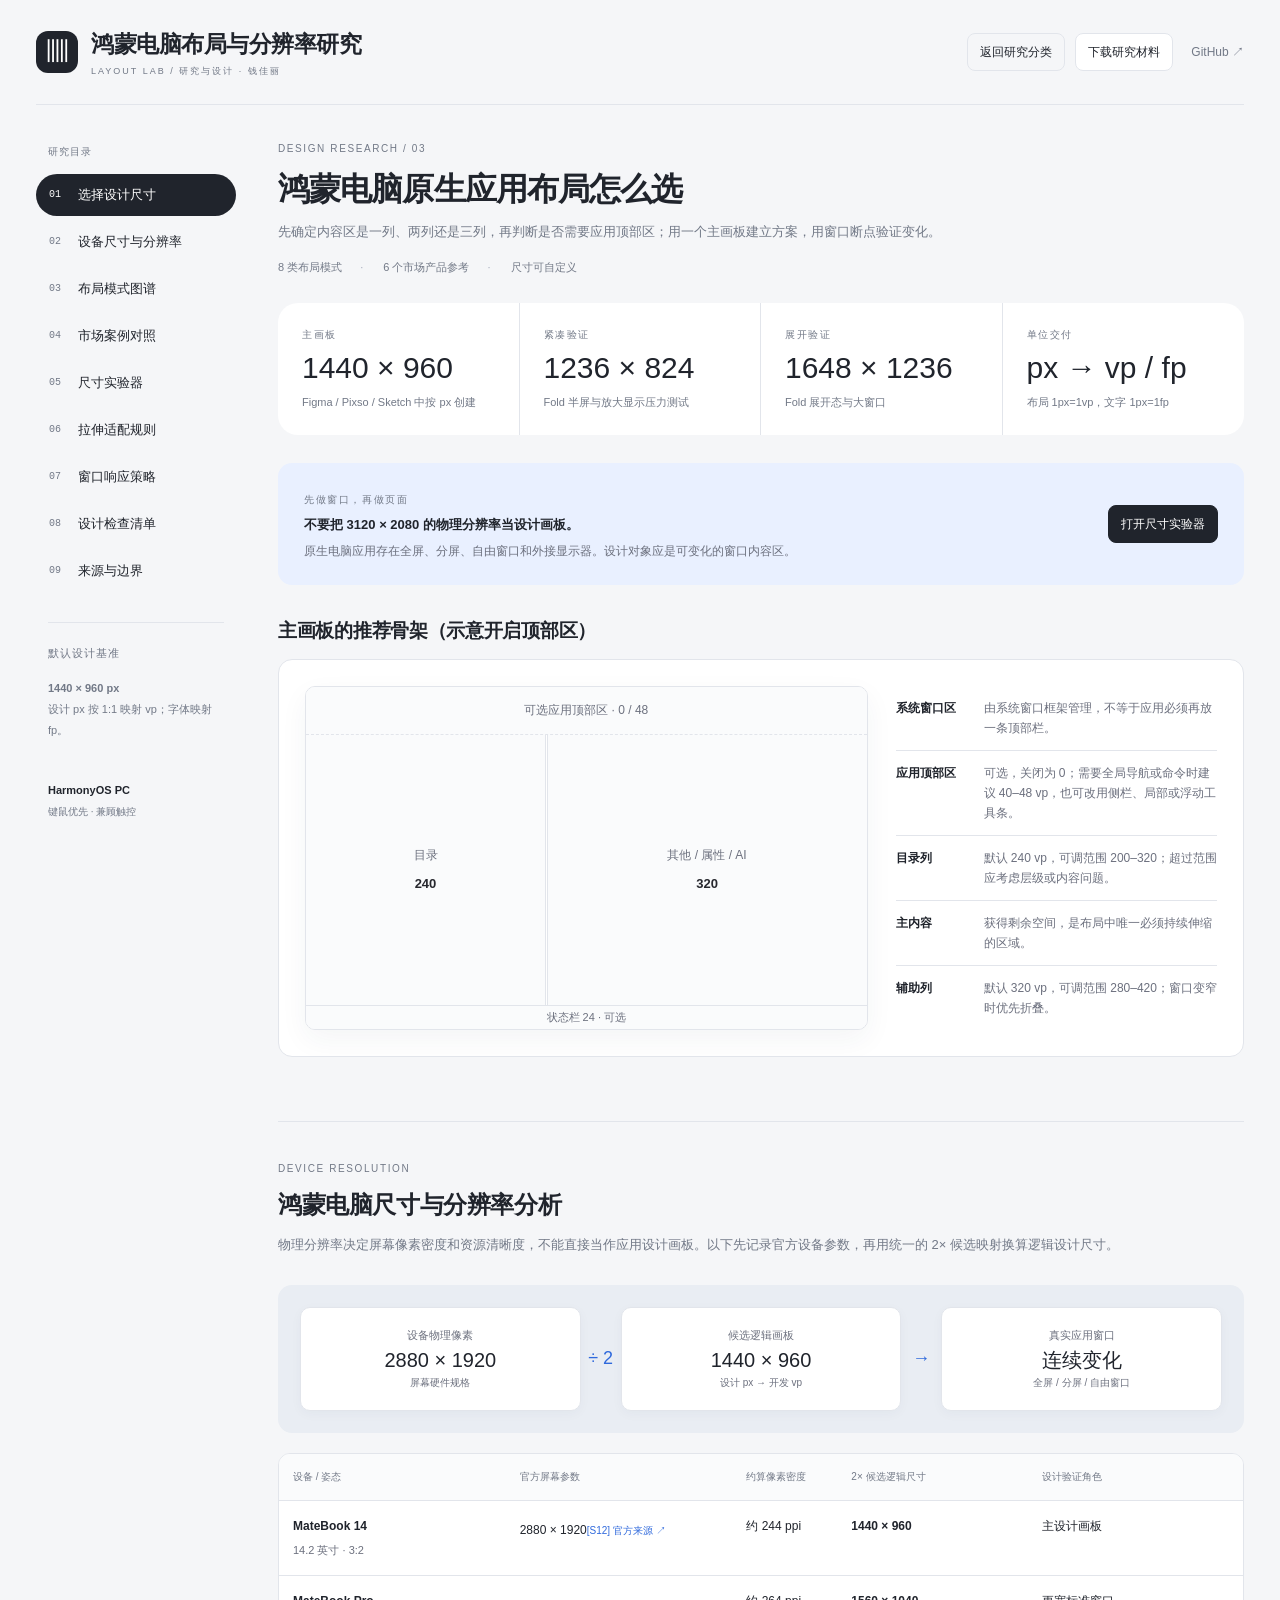
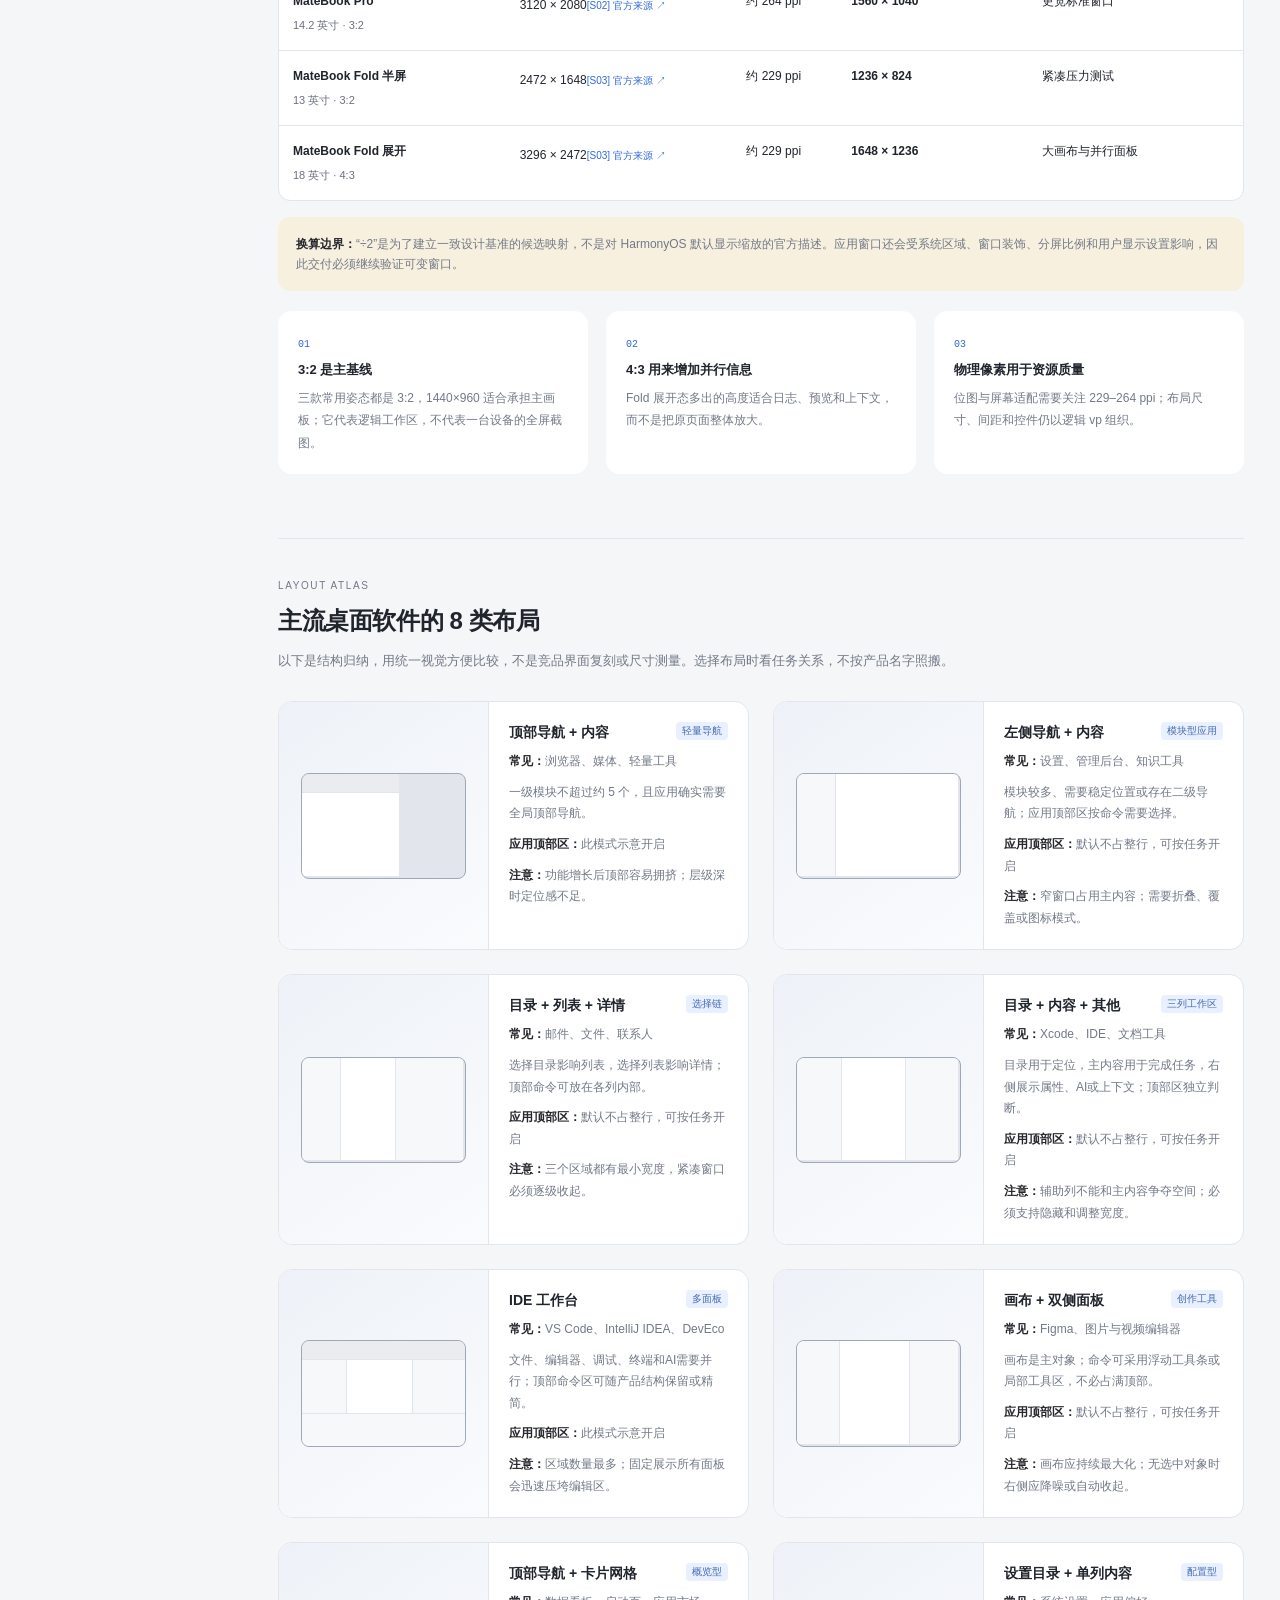
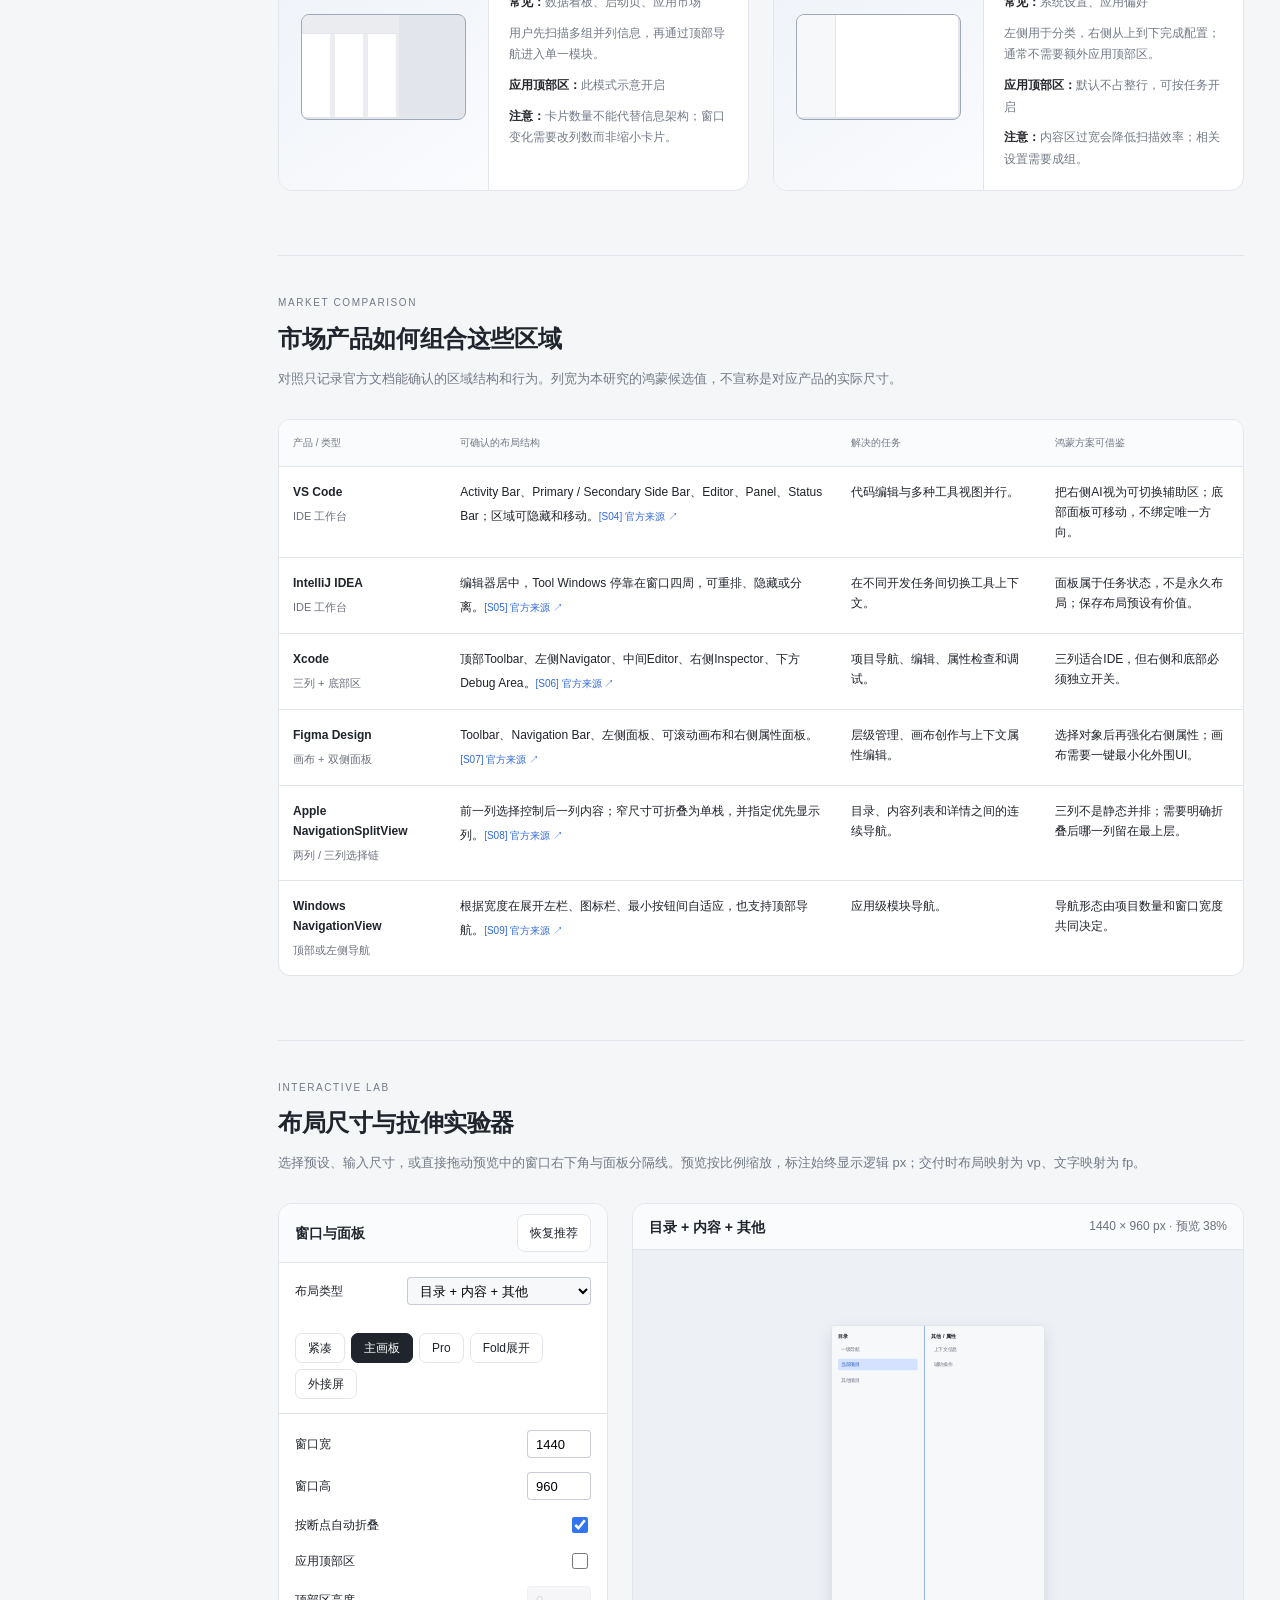
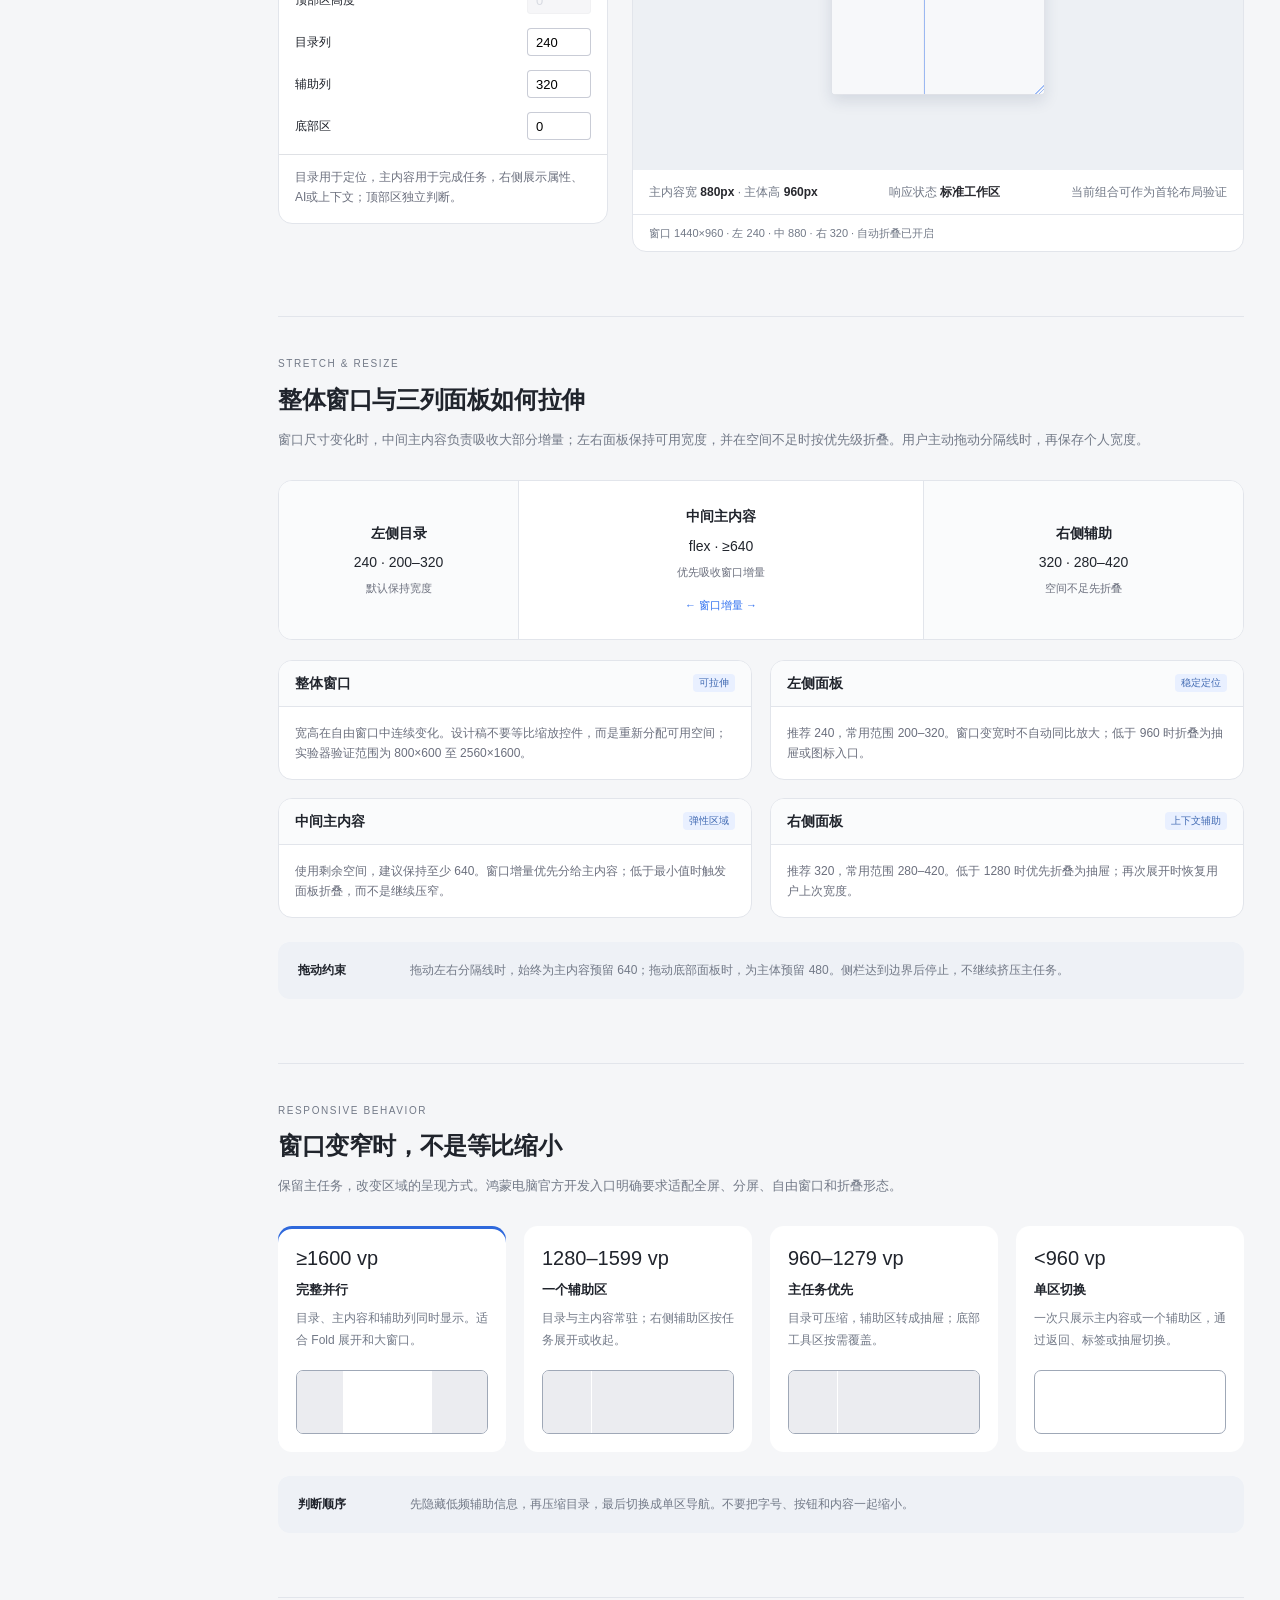
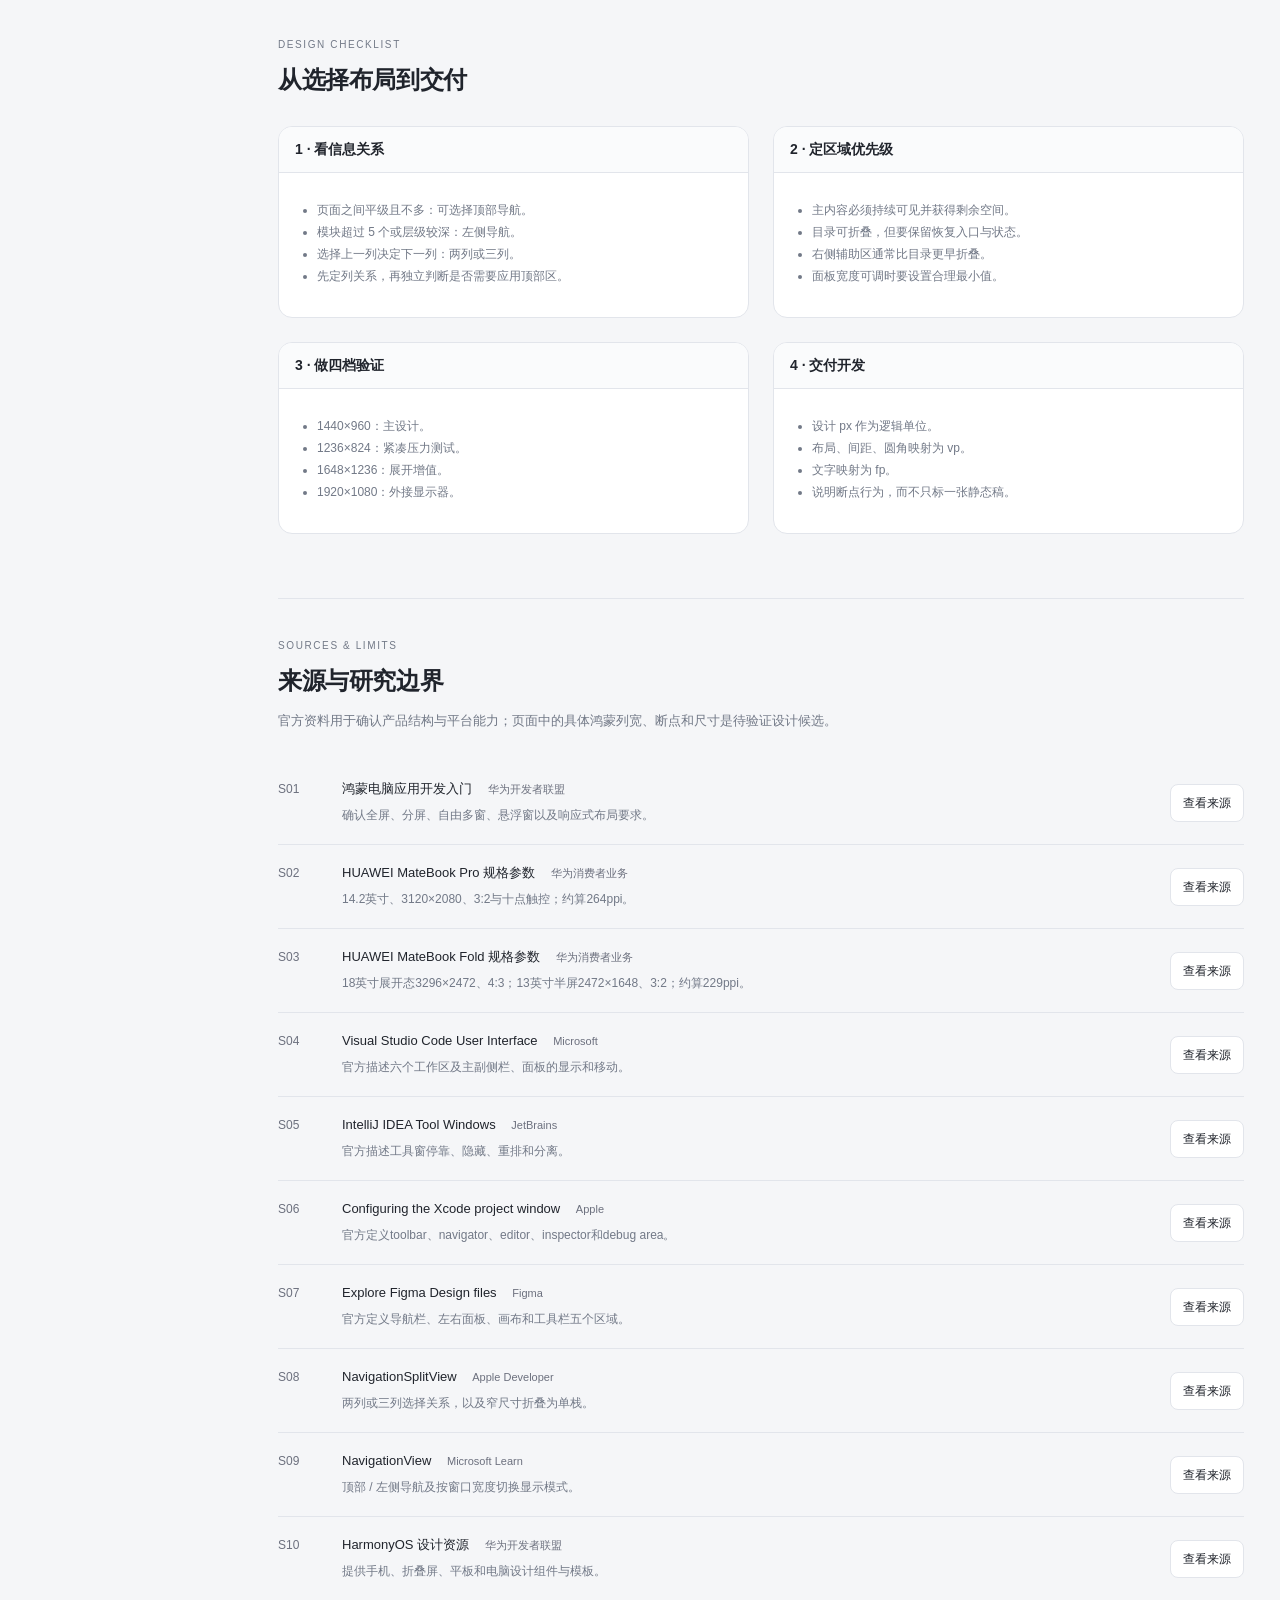
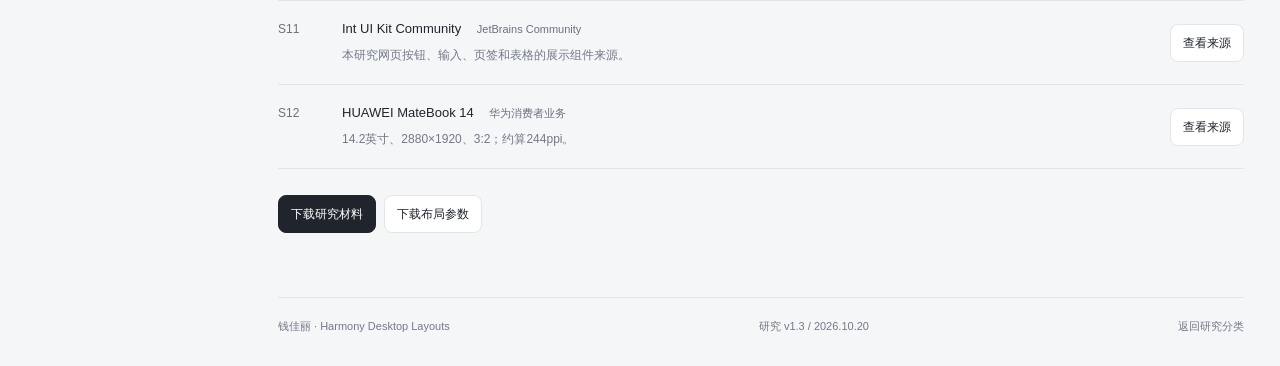
==== commit 86abd74c: "Align layout research with Tree Lab visual style" ====
--- a/analysis/harmony-desktop-layouts/index.html
+++ b/analysis/harmony-desktop-layouts/index.html
@@ -5,15 +5,18 @@
   <meta name="viewport" content="width=device-width,initial-scale=1">
   <title>鸿蒙电脑原生应用布局研究 · 钱佳丽</title>
   <meta name="description" content="主流桌面软件布局模式、鸿蒙电脑窗口尺寸与可调布局实验。">
+  <meta name="theme-color" content="#f5f6f8">
+  <link rel="icon" href="../ide-tree-lab/assets/favicon.svg" type="image/svg+xml">
   <link rel="stylesheet" href="../ide-typography-components/styles.css">
   <link rel="stylesheet" href="styles.css">
+  <link rel="stylesheet" href="../ide-typography-components/tree-theme.css?v=1">
+  <link rel="stylesheet" href="tree-theme.css?v=1">
 </head>
-<body>
+<body class="tree-style layout-research">
   <a class="skip" href="#main">跳到正文</a>
   <header class="topbar">
-    <div class="brand">Harmony Layout Lab <span>原生电脑软件布局研究</span></div>
-    <div class="top-title">设计与研究 · 钱佳丽 · 2026.10.20</div>
-    <a class="button" href="../../index.html#analysis">返回研究分类</a>
+    <a class="brand" href="#overview" aria-label="鸿蒙电脑原生应用布局研究首页"><span class="brand-icon layout-brand-icon" aria-hidden="true">▥</span><span>鸿蒙电脑布局与分辨率研究<small>LAYOUT LAB / 研究与设计 · 钱佳丽</small></span></a>
+    <div class="mast-actions"><a class="button quiet" href="../../index.html#analysis">返回研究分类</a><a class="button" href="RESEARCH.md" download>下载研究材料</a><a class="github-link" href="https://github.com/qianjiali1202-create" target="_blank" rel="noopener noreferrer">GitHub ↗</a></div>
   </header>
 
   <div class="workspace">
--- a/analysis/ide-typography-components/tree-theme.css
+++ b/analysis/ide-typography-components/tree-theme.css
@@ -0,0 +1,173 @@
+/* Research shell shared with IDE Tree Lab. Product specimens remain scoped below. */
+:root{
+  --site-bg:#f5f6f8;
+  --site-surface:#fff;
+  --site-ink:#20242c;
+  --site-muted:#727987;
+  --site-line:#e2e5eb;
+  --site-hover:#eceef3;
+  --site-accent:#2f69dc;
+  --site-accent-soft:#e9f0ff;
+  --site-shadow:0 12px 36px #20335412;
+  --site-radius:20px;
+}
+
+body.tree-style{
+  background:var(--site-bg);
+  color:var(--site-ink);
+  font-family:Inter,-apple-system,BlinkMacSystemFont,"Segoe UI","PingFang SC","Microsoft YaHei",sans-serif;
+  font-size:14px;
+  line-height:1.6;
+  -webkit-font-smoothing:antialiased;
+}
+.tree-style a{color:inherit}
+.tree-style .skip{background:var(--site-ink);color:var(--site-surface);border-radius:8px}
+
+/* Masthead */
+.tree-style .topbar{
+  position:relative;
+  top:auto;
+  z-index:10;
+  width:calc(100% - 72px);
+  max-width:1468px;
+  height:auto;
+  min-height:99px;
+  margin:0 auto;
+  padding:26px 0;
+  gap:20px;
+  background:transparent;
+  border-bottom:1px solid var(--site-line);
+}
+.tree-style .brand{display:flex;align-items:center;gap:13px;color:var(--site-ink);font-size:23px;font-weight:650;letter-spacing:-.5px}
+.tree-style .brand>span:last-child{display:block;margin:0;color:inherit;font-weight:650}
+.tree-style .brand small{display:block;margin-top:1px;color:var(--site-muted);font-size:9px;font-weight:500;letter-spacing:2px}
+.tree-style .brand-icon{width:42px;height:42px;display:grid;place-items:center;flex:none;margin:0;border-radius:12px;background:var(--site-ink);color:var(--site-surface);font-size:17px;font-weight:650;letter-spacing:-1px}
+.tree-style .mast-actions{display:flex;align-items:center;gap:10px;margin-left:auto}
+.tree-style .github-link{margin-left:8px;color:var(--site-muted);font-size:12px;white-space:nowrap}
+.tree-style .github-link:hover{color:var(--site-ink);text-decoration:none}
+
+/* Shared button language; IJ specimens are reset at the end of this file. */
+.tree-style .button{
+  min-width:0;height:38px;padding:8px 12px;gap:7px;
+  border:1px solid var(--site-line);border-radius:8px;
+  box-shadow:none;background:var(--site-surface);color:var(--site-ink);
+  font:500 12px/20px var(--font);
+}
+.tree-style .button:hover{background:var(--site-hover);text-decoration:none}
+.tree-style .button.quiet{background:transparent}
+.tree-style .button.primary{background:var(--site-ink);border-color:var(--site-ink);color:var(--site-surface)}
+.tree-style .button.primary:hover{background:#343942}
+
+/* Two-column research layout */
+.tree-style .workspace{
+  width:calc(100% - 72px);max-width:1468px;min-height:calc(100vh - 160px);
+  margin:36px auto 0;display:grid;grid-template-columns:200px minmax(0,1fr);gap:42px;
+}
+.tree-style .sidebar{
+  position:sticky;top:28px;align-self:start;height:auto;max-height:calc(100vh - 56px);overflow:auto;
+  padding:3px 0 24px;border:0;background:transparent;
+}
+.tree-style .side-heading{margin:0 0 14px;padding:0 12px;color:var(--site-muted);font-size:10px;font-weight:500;letter-spacing:1px}
+.tree-style .sidebar nav{display:flex;flex-direction:column;gap:5px}
+.tree-style .sidebar nav a{
+  height:auto;min-height:42px;margin:0;padding:10px 13px;gap:11px;
+  border-radius:100px;color:var(--site-ink);font-size:13px;transition:background .15s;
+}
+.tree-style .sidebar nav a span{width:18px;flex:none;color:var(--site-muted);font:500 10px/1 ui-monospace,SFMono-Regular,monospace}
+.tree-style .sidebar nav a:hover{background:var(--site-hover);text-decoration:none}
+.tree-style .sidebar nav a[aria-current=page]{background:var(--site-ink);color:var(--site-surface)}
+.tree-style .sidebar nav a[aria-current=page] span{color:inherit}
+.tree-style .side-block{margin:30px 12px 0;padding-top:20px;border-top:1px solid var(--site-line)}
+.tree-style .side-block .side-heading{padding:0}
+.tree-style .side-block>a{color:var(--site-ink);font-size:11px;font-weight:500}
+.tree-style .side-block p{color:var(--site-muted);font-size:11px;line-height:1.9}
+.tree-style .side-bottom{margin-top:40px;padding:0 12px;gap:2px;color:var(--site-muted);font-size:10px;line-height:1.8;letter-spacing:0}
+.tree-style .side-bottom strong{color:var(--site-ink);font-size:11px}
+.tree-style .status-dot{margin-top:12px}
+
+.tree-style main{max-width:none;margin:0;padding:0;min-width:0}
+.tree-style .eyebrow,.tree-style .kicker{color:var(--site-muted);font-size:10px;line-height:1.6;letter-spacing:1.6px}
+.tree-style .page-heading{margin-bottom:26px}
+.tree-style .page-heading h1{margin:10px 0 8px;font-size:32px;line-height:1.4;font-weight:650;letter-spacing:-.9px}
+.tree-style .page-heading>p:not(.eyebrow){max-width:720px;color:var(--site-muted);font-size:13px;line-height:1.8}
+.tree-style .metadata{gap:18px;margin:16px 0 24px;color:var(--site-muted);font-size:11px}
+
+/* Pill section switcher */
+.tree-style .tabs{height:auto;min-height:38px;gap:5px;padding:4px;border:0;border-radius:12px;background:#eceef2;overflow-x:auto}
+.tree-style .tabs button{height:32px;padding:6px 12px;border-radius:8px;color:var(--site-muted);font:500 12px/20px var(--font)}
+.tree-style .tabs button:hover{background:#ffffff9c;color:var(--site-ink)}
+.tree-style .tabs button[aria-selected=true]{padding:6px 12px;border:0;background:var(--site-ink);color:var(--site-surface)}
+.tree-style .tabs button[aria-selected=true]:after{display:none}
+.tree-style .panel{padding-top:34px}
+.tree-style .section-intro{max-width:920px;margin-bottom:28px}
+.tree-style .section-intro h2{margin:8px 0 10px;font-size:24px;line-height:1.5;font-weight:600;letter-spacing:-.4px}
+.tree-style .section-intro p{color:var(--site-muted);font-size:13px;line-height:1.85}
+
+/* Surfaces and data blocks */
+.tree-style .metric-strip{padding:0;margin:26px 0 28px;border:0;border-radius:var(--site-radius);background:var(--site-surface);overflow:hidden}
+.tree-style .metric-strip>div{min-height:132px;padding:25px 24px;justify-content:center;border-color:var(--site-line)}
+.tree-style .metric-strip b{color:var(--site-ink);font-size:32px;line-height:38px}
+.tree-style .sheet{border:1px solid var(--site-line);border-radius:14px;background:var(--site-surface);overflow:hidden}
+.tree-style .sheet-head{min-height:46px;padding:10px 16px;border-color:var(--site-line);background:#fafbfc}
+.tree-style .sheet-head h3{font-size:13px}
+.tree-style .split,.tree-style .component-gallery{gap:24px}
+.tree-style .three-col{gap:18px}
+.tree-style .three-col article{padding:18px;border:0;border-radius:14px;background:var(--site-surface)}
+.tree-style .three-col p{color:var(--site-muted);line-height:1.9}
+.tree-style .recommendation{padding:24px 26px;border:0;border-radius:14px;background:var(--site-accent-soft)}
+.tree-style .note{padding:18px 20px;border:0;border-radius:12px;background:#eef1f6;color:var(--site-muted)}
+.tree-style .note strong{color:var(--site-ink)}
+.tree-style .subheading{margin:34px 0 16px;font-size:19px;font-weight:600;letter-spacing:-.3px}
+.tree-style .table-scroll{border-color:var(--site-line);border-radius:12px;background:var(--site-surface)}
+.tree-style .research-table th{padding:13px 14px;background:#fafbfc;border-color:var(--site-line);font-size:10px;color:var(--site-muted)}
+.tree-style .research-table td{padding:15px 14px;border-color:var(--site-line)}
+.tree-style .product-detail,.tree-style .type-ladder,.tree-style .type-ladder>div{border-color:var(--site-line)}
+.tree-style .toolbar{gap:8px;margin:18px 0}
+.tree-style .toolbar .muted{margin-left:4px}
+.tree-style .downloads{gap:8px}
+.tree-style .source-item{border-color:var(--site-line)}
+.tree-style .source-item p,.tree-style .validation-list{color:var(--site-muted)}
+.tree-style .page-footer{margin-top:52px;padding:20px 0 30px;border-color:var(--site-line);color:var(--site-muted)}
+.tree-style .toast{border-radius:8px;background:var(--site-ink)}
+
+/* Labs use the same neutral canvas. */
+.tree-style .controls{background:var(--site-surface)}
+.tree-style .live-toolbar{background:#fafbfc}
+.tree-style .live-list{border-color:var(--site-line)}
+.tree-style .dialog-stage{border:0;border-radius:14px;background:#e7e9ee}
+
+/* Preserve IJ source components and Harmony proposal controls as research samples. */
+.tree-style .component-gallery .button,
+.tree-style .ij-dialog .button,
+.tree-style .live-surface .button{
+  min-width:72px;height:28px;padding:6px 12px;border:0;border-radius:4px;
+  box-shadow:inset 0 0 0 1px #c9ccd6;background:#fff;color:#000;
+  font:500 13px/16px var(--font);
+}
+.tree-style .component-gallery .button.primary,
+.tree-style .ij-dialog .button.primary,
+.tree-style .live-surface .button.primary{background:var(--blue);color:#fff;box-shadow:none}
+.tree-style .harmony-proposal .button{height:32px;border-radius:6px;font:400 14px/20px "HarmonyOS Sans SC",sans-serif}
+
+@media(max-width:900px){
+  .tree-style .topbar,.tree-style .workspace{width:calc(100% - 40px)}
+  .tree-style .workspace{grid-template-columns:1fr;margin-top:28px}
+  .tree-style .sidebar{display:none}
+  .tree-style .mast-actions{gap:6px}
+  .tree-style .github-link{display:none}
+}
+@media(max-width:640px){
+  .tree-style .topbar{min-height:82px;padding:18px 0;align-items:flex-start}
+  .tree-style .brand{font-size:17px}
+  .tree-style .brand-icon{width:36px;height:36px;border-radius:10px;font-size:14px}
+  .tree-style .mast-actions .quiet{display:none}
+  .tree-style .page-heading h1{font-size:28px}
+  .tree-style .section-intro h2{font-size:21px}
+  .tree-style .metric-strip>div{min-height:112px}
+  .tree-style .three-col article{padding:16px}
+  .tree-style .note{padding:16px}
+}
+@media print{
+  .tree-style .topbar{display:none!important}
+  .tree-style .workspace{width:100%;margin:0;display:block}
+}
--- a/analysis/harmony-desktop-layouts/tree-theme.css
+++ b/analysis/harmony-desktop-layouts/tree-theme.css
@@ -0,0 +1,66 @@
+/* Layout Lab surfaces aligned with the IDE Tree Lab research shell. */
+.layout-research .layout-brand-icon{font-size:22px;line-height:1;letter-spacing:-3px;padding-right:3px}
+.layout-research .chapter{padding-top:34px;margin-bottom:64px}
+.layout-research .chapter:first-child{padding-top:0}
+.layout-research .chapter+.chapter{border-color:var(--site-line)}
+.layout-research .page-heading{margin-bottom:0}
+.layout-research .page-heading h1{margin:10px 0 8px;font-size:32px;line-height:1.4;font-weight:650;letter-spacing:-.9px}
+.layout-research .page-heading>p:not(.eyebrow){max-width:760px;color:var(--site-muted);font-size:13px;line-height:1.8}
+
+.layout-research .hero-answer{padding:0;margin:26px 0 28px;border:0;border-radius:var(--site-radius);background:var(--site-surface);overflow:hidden}
+.layout-research .hero-answer>div{min-height:132px;padding:24px;border-color:var(--site-line);justify-content:center}
+.layout-research .hero-answer strong{color:var(--site-ink);font-size:30px;line-height:38px}
+.layout-research .hero-answer small{color:var(--site-muted)}
+.layout-research .base-anatomy{gap:28px;padding:26px;border-color:var(--site-line);border-radius:14px;background:var(--site-surface)}
+.layout-research .mini-window{border-color:var(--site-line);border-radius:10px;box-shadow:0 10px 28px #2033540d}
+.layout-research .mini-top,.layout-research .mini-status,.layout-research .mini-nav,.layout-research .mini-side{background:#fafbfc;border-color:var(--site-line)}
+.layout-research .base-notes p{border-color:var(--site-line)}
+
+.layout-research .pattern-grid{gap:24px}
+.layout-research .pattern-card{min-height:210px;border-color:var(--site-line);border-radius:14px;background:var(--site-surface);transition:transform .2s,box-shadow .2s}
+.layout-research .pattern-card:hover{transform:translateY(-3px);box-shadow:var(--site-shadow)}
+.layout-research .pattern-visual{padding:22px;border-color:var(--site-line);background:linear-gradient(145deg,#eef2f8,#fafbfd)}
+.layout-research .pattern-copy{padding:20px}
+.layout-research .pattern-copy .tag,.layout-research .adapt-grid .tag{border-radius:4px;background:var(--site-accent-soft);color:#426bb3}
+.layout-research .pattern-copy p{color:var(--site-muted);line-height:1.8}
+.layout-research .wire{border-color:#9fa8b7;border-radius:8px;background-color:var(--site-line)}
+
+.layout-research .resolution-flow{padding:22px;border:0;border-radius:14px;background:#e9edf3}
+.layout-research .resolution-flow>div{border-color:var(--site-line);border-radius:10px;box-shadow:0 3px 12px #20335409}
+.layout-research .resolution-flow>i{color:var(--site-accent)}
+.layout-research .resolution-caveat{padding:17px 18px;border:0;border-radius:12px;background:#f7f0df;color:var(--site-muted)}
+.layout-research .resolution-findings{gap:18px}
+.layout-research .resolution-findings article{min-height:160px;padding:20px;border:0;border-radius:14px;background:var(--site-surface)}
+.layout-research .resolution-findings article>span{color:var(--site-accent);font:500 10px ui-monospace,SFMono-Regular,monospace}
+.layout-research .resolution-findings p{color:var(--site-muted);line-height:1.85}
+
+.layout-research .lab-shell{gap:24px}
+.layout-research .lab-controls,.layout-research .lab-preview{border-color:var(--site-line);border-radius:14px;background:var(--site-surface);overflow:hidden}
+.layout-research .preset-row .button{height:30px;border-radius:7px}
+.layout-research .preset-row .button[aria-pressed=true]{background:var(--site-ink);border-color:var(--site-ink);box-shadow:none;color:var(--site-surface)}
+.layout-research .stage{background-color:#edf0f4;background-image:radial-gradient(#d9dde5 .7px,transparent .7px);background-size:14px 14px}
+.layout-research .layout-frame{border-color:#bfc5cf;box-shadow:0 16px 38px #20335420}
+.layout-research .layout-result,.layout-research .resize-help{border-color:var(--site-line);color:var(--site-muted)}
+
+.layout-research .stretch-demo{border-color:var(--site-line);border-radius:14px;background:var(--site-surface)}
+.layout-research .stretch-left,.layout-research .stretch-right{background:#fafbfc;border-color:var(--site-line)}
+.layout-research .adapt-grid{gap:18px}
+.layout-research .responsive-flow{gap:18px}
+.layout-research .responsive-flow article{min-height:220px;padding:18px;border:0;border-radius:14px;background:var(--site-surface)}
+.layout-research .responsive-flow article:first-child{box-shadow:inset 0 3px 0 var(--site-accent)}
+.layout-research .responsive-flow p{color:var(--site-muted);line-height:1.85}
+.layout-research .flow-wire{border-color:#9fa8b7;border-radius:7px;overflow:hidden}
+.layout-research .decision-grid{gap:24px}
+.layout-research .decision-grid ul{color:var(--site-muted)}
+.layout-research .source-pill{color:var(--site-accent)}
+
+@media(max-width:1180px){
+  .layout-research .hero-answer>div{min-height:116px}
+}
+@media(max-width:640px){
+  .layout-research .page-heading h1{font-size:28px}
+  .layout-research .hero-answer>div{min-height:104px}
+  .layout-research .base-anatomy{padding:16px}
+  .layout-research .pattern-visual{padding:18px}
+  .layout-research .resolution-flow{padding:16px}
+}
